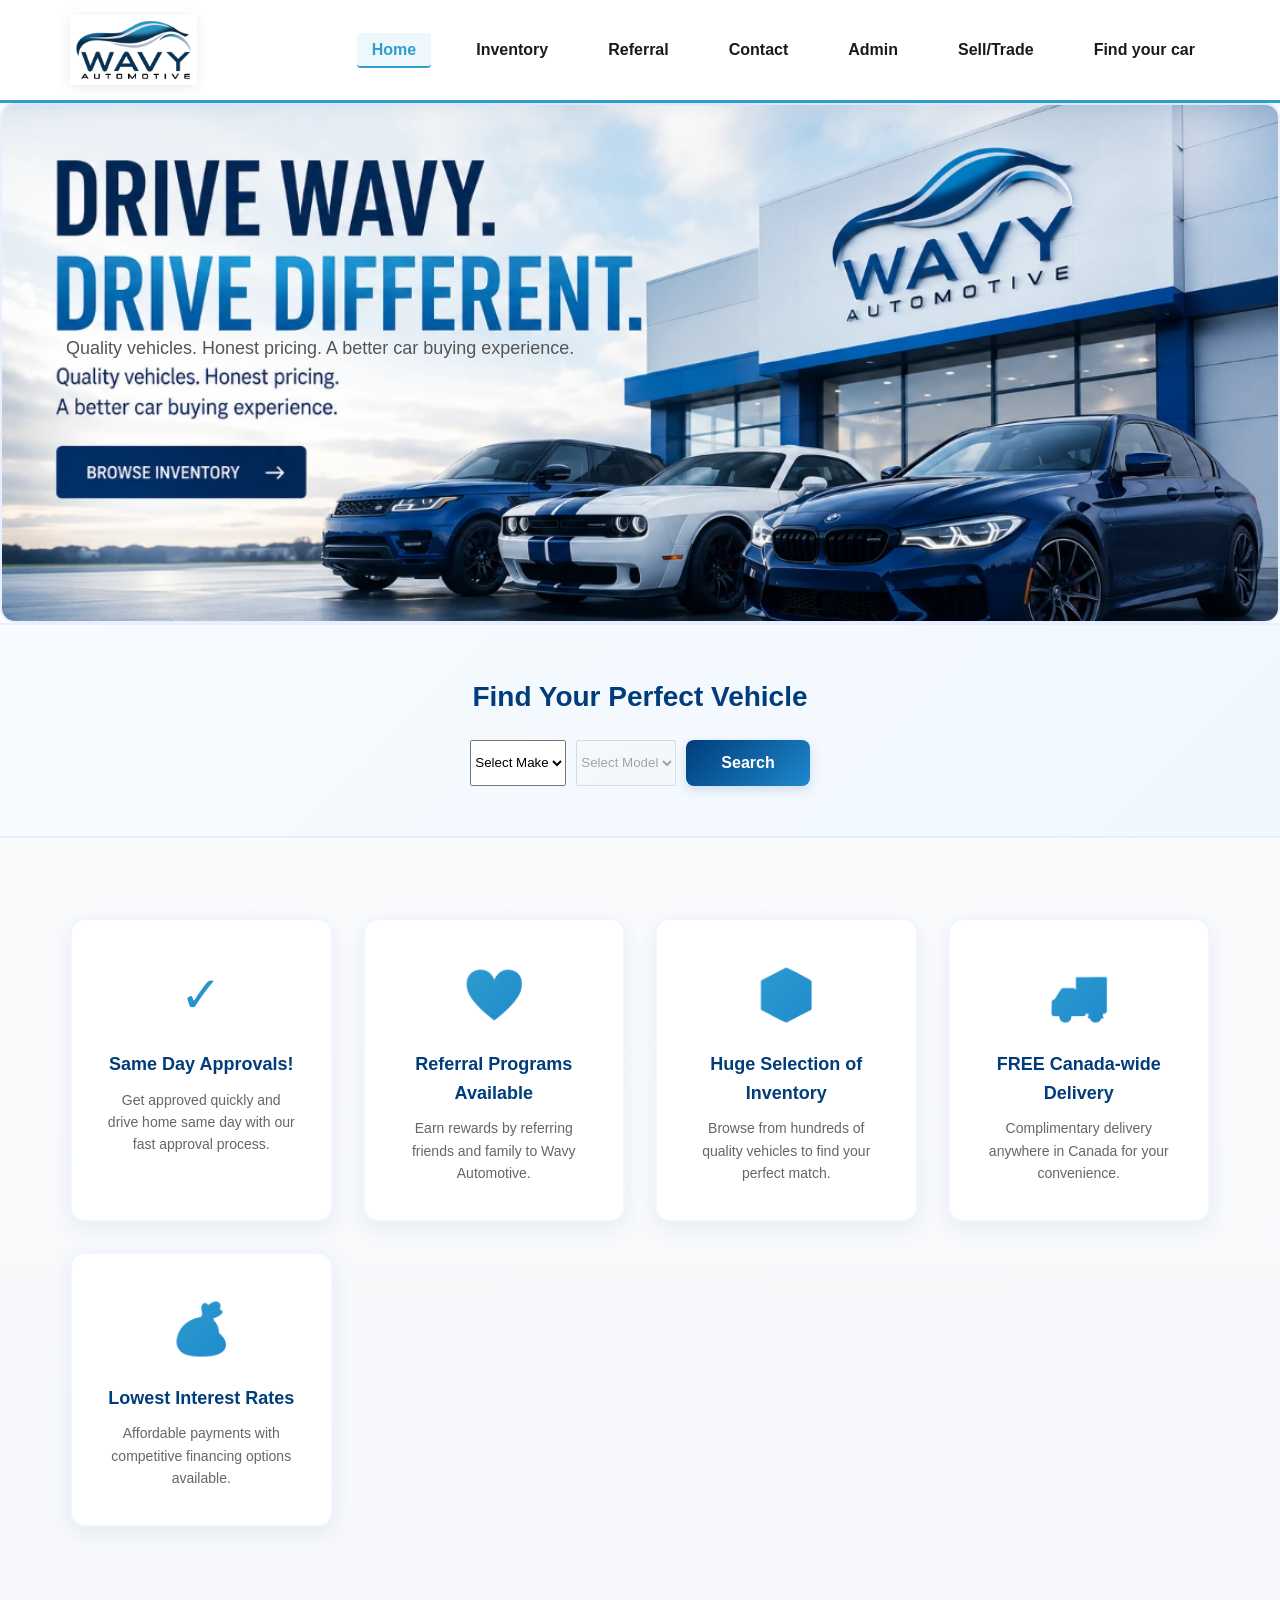
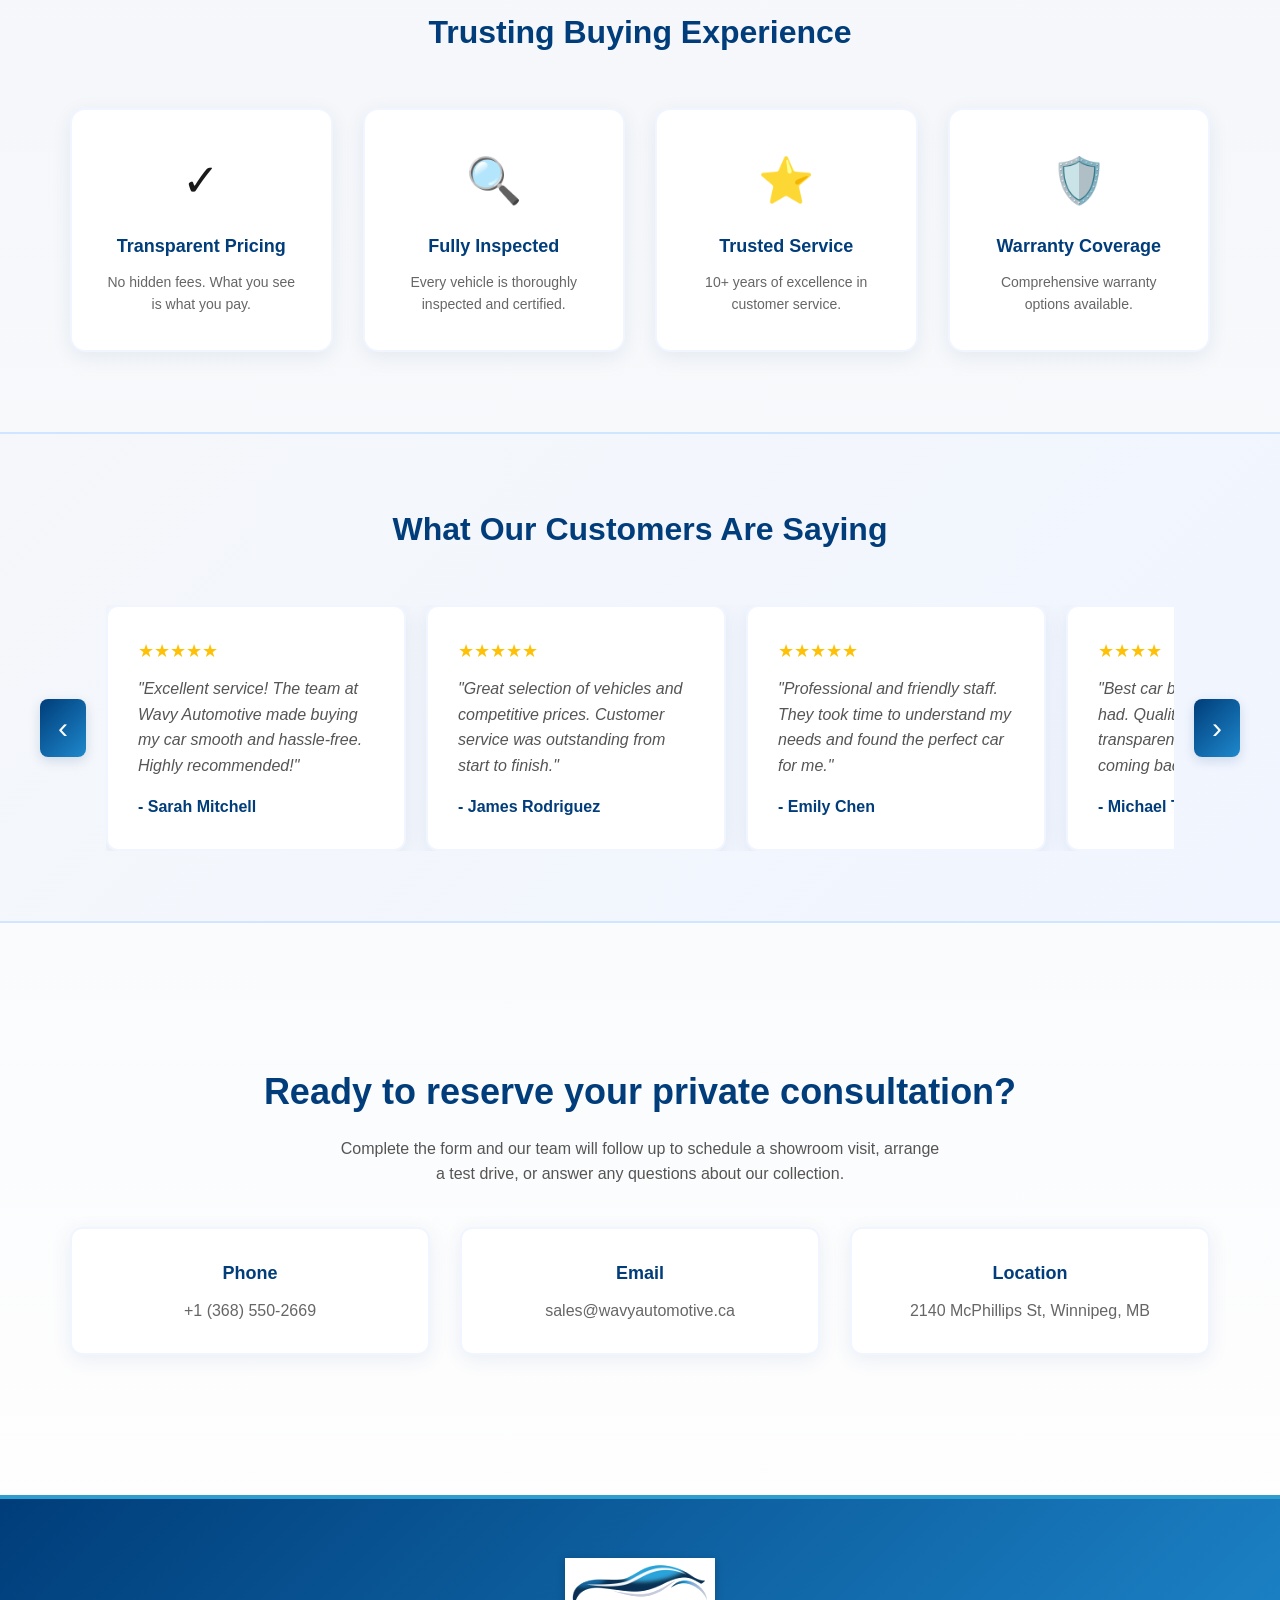
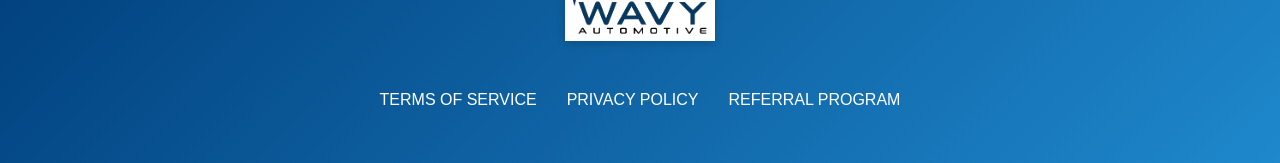
==== index.html @ b5663387 "Search: make/model selects; hero clickable to open inventory; require make first Co-authored-by: Cop" ====
﻿<!DOCTYPE html>
<html lang="en">
<head>
    <meta charset="UTF-8">
    <meta name="viewport" content="width=device-width, initial-scale=1.0">
    <title>Wavy Automotive Inc. - Quality Used Cars</title>
    <link rel="stylesheet" href="css/styles.css">
    <link rel="stylesheet" href="css/modals.css">
    <style>
    /* Hero styles (added by script) */
    .hero {
      position: relative;
      background: url("assets/hero-car.jpg") center/cover no-repeat;
      background-size: cover;
      color: #fff;
      min-height: 520px;
      display: flex;
      align-items: center;
      padding: 60px 5%;
      box-sizing: border-box;
      cursor: pointer;
    }
    .hero-content { max-width: 680px; }
    .hero-title { font-size: clamp(28px, 6vw, 64px); line-height:1.02; margin:0 0 10px; font-weight:700; letter-spacing:-1px; }
    .hero-sub { font-size:18px; margin-bottom:20px; color: rgba(255,255,255,0.95); }
    .hero-cta .btn { margin-right:12px; }
    @media (max-width:768px) { .hero { padding: 40px 20px; min-height: 420px; } .hero-title { font-size:36px; } }
    </style>
</head>
<body>
    <!-- Navigation Bar -->
    <nav class="navbar">
        <div class="nav-container">
            <div class="nav-brand">
                <img src="assets/logo.png" alt="Wavy Automotive Logo" class="logo">
                <div class="company-info">
                    <h1 class="company-name">Wavy Automotive Inc.</h1>
                    <p class="slogan">Ride The Wave of Quality</p>
                </div>
            </div>
            <ul class="nav-menu">
                <li><a href="#home" class="nav-link active">Home</a></li>
                <li><a href="#" class="nav-link" onclick="openInventory()">Inventory</a></li>
                <li><a href="#" class="nav-link" onclick="openReferralModal()">Referral</a></li>
                <li><a href="#contact" class="nav-link">Contact</a></li>
                <li><a href="#" class="nav-link" onclick="openAdminPanel()">Admin</a></li>
                <li><a href="#" class="nav-link" onclick="openSellTradeModal()">Sell/Trade</a></li>
                <li><a href="#" class="nav-link" onclick="openModal('findCarModal')">Find your car</a></li>
            </ul>
        </div>
    </nav>

    <!-- Hero Section -->
<section class="hero" id="home" onclick="openInventory()" role="button" tabindex="0">
    <div class="hero-content">
        <p class="hero-sub">Quality vehicles. Honest pricing. A better car buying experience.</p>
    </div>
</section>

    <!-- Find Car Modal -->
    <div id="findCarModal" class="modal">
        <div class="modal-content">
            <span class="close" onclick="closeModal('findCarModal')">&times;</span>
            <h2>Find My Car - Customer Details</h2>
            <form class="form" onsubmit="handleFormSubmit(event, 'findCar')">

                <h3>Personal Information</h3>
                <div class="form-row">
                    <div class="form-group">
                        <label for="findFirstName">First Name *</label>
                        <input type="text" id="findFirstName" name="firstName" required>
                    </div>
                    <div class="form-group">
                        <label for="findMiddleName">Middle Name</label>
                        <input type="text" id="findMiddleName" name="middleName">
                    </div>
                </div>
                <div class="form-row">
                    <div class="form-group">
                        <label for="findLastName">Last Name *</label>
                        <input type="text" id="findLastName" name="lastName" required>
                    </div>
                    <div class="form-group">
                        <label for="findPhone">Phone Number *</label>
                        <input type="tel" id="findPhone" name="phoneNumber" required>
                    </div>
                </div>
                <div class="form-row">
                    <div class="form-group">
                        <label for="findEmail">Email *</label>
                        <input type="email" id="findEmail" name="emailAddress" required>
                    </div>
                    <div class="form-group">
                        <label for="findDob">Date of Birth *</label>
                        <input type="date" id="findDob" name="dateOfBirth" required>
                    </div>
                </div>
                <div class="form-row">
                    <div class="form-group">
                        <label for="findGender">Gender</label>
                        <select id="findGender" name="gender">
                            <option value="">-- Please choose --</option>
                            <option value="male">Male</option>
                            <option value="female">Female</option>
                            <option value="other">Other</option>
                            <option value="prefer_not">Prefer not to say</option>
                        </select>
                    </div>
                    <div class="form-group">
                        <label for="findMaritalStatus">Marital Status</label>
                        <select id="findMaritalStatus" name="maritalStatus">
                            <option value="">-- Please choose --</option>
                            <option value="single">Single</option>
                            <option value="married">Married</option>
                            <option value="common_law">Common-law</option>
                            <option value="divorced">Divorced</option>
                            <option value="widowed">Widowed</option>
                        </select>
                    </div>
                </div>

                <h3>Current Address</h3>
                <div class="form-group">
                    <label for="findAddress">Current Address *</label>
                    <input type="text" id="findAddress" name="currentAddress" required>
                </div>

                <h3>Employment</h3>
                <div class="form-row">
                    <div class="form-group">
                        <label for="findEmployer">Employer Name *</label>
                        <input type="text" id="findEmployer" name="employerName" required>
                    </div>
                    <div class="form-group">
                        <label for="findOccupation">Occupation *</label>
                        <input type="text" id="findOccupation" name="occupation" required>
                    </div>
                </div>
                <div class="form-group">
                    <label for="findEmployerAddress">Employer Address *</label>
                    <input type="text" id="findEmployerAddress" name="employerAddress" required>
                </div>

                <div class="form-row">
                    <div class="form-group">
                        <label for="findGrossIncome">Gross Income (Monthly) *</label>
                        <input type="number" id="findGrossIncome" name="grossIncomeMonthly" min="0" step="0.01" required>
                    </div>
                    <div class="form-group">
                        <label for="findContactPref">Preferred Contact Method</label>
                        <select id="findContactPref" name="contactPreference">
                            <option value="">-- Please choose --</option>
                            <option value="phone">Phone</option>
                            <option value="email">Email</option>
                        </select>
                    </div>
                </div>

                <button type="submit" class="btn btn-submit">SUBMIT</button>
            </form>
        </div>
    </div>

    <!-- Search Bar Section -->
    <section class="search-section">
        <div class="search-container">
            <h3>Find Your Perfect Vehicle</h3>
            <div class="search-bar">
                <select id="searchMake" aria-label="Select make">
                    <option value="">Select Make</option>
                </select>
                <select id="searchModel" aria-label="Select model" disabled>
                    <option value="">Select Model</option>
                </select>
                <button class="btn btn-search" onclick="searchInventory()">Search</button>
            </div>
        </div>
    </section>

    <!-- Features Section -->
    <section class="features">
        <div class="feature-card" onclick="openApprovalsModal()">
            <div class="feature-icon">✓</div>
            <h3>Same Day Approvals!</h3>
            <p>Get approved quickly and drive home same day with our fast approval process.</p>
        </div>

        <div class="feature-card" onclick="openReferralModal()">
            <div class="feature-icon">💛</div>
            <h3>Referral Programs Available</h3>
            <p>Earn rewards by referring friends and family to Wavy Automotive.</p>
        </div>

        <div class="feature-card" onclick="openInventory()">
            <div class="feature-icon">📦</div>
            <h3>Huge Selection of Inventory</h3>
            <p>Browse from hundreds of quality vehicles to find your perfect match.</p>
        </div>

        <div class="feature-card" onclick="openDeliveryModal()">
            <div class="feature-icon">🚚</div>
            <h3>FREE Canada-wide Delivery</h3>
            <p>Complimentary delivery anywhere in Canada for your convenience.</p>
        </div>

        <div class="feature-card" onclick="openFinancingModal()">
            <div class="feature-icon">💰</div>
            <h3>Lowest Interest Rates</h3>
            <p>Affordable payments with competitive financing options available.</p>
        </div>
    </section>



    <!-- Buying Experience Section -->
    <section class="buying-experience">
        <h2>Trusting Buying Experience</h2>
        <div class="experience-cards">
            <div class="experience-card">
                <div class="experience-icon">✓</div>
                <h4>Transparent Pricing</h4>
                <p>No hidden fees. What you see is what you pay.</p>
            </div>
            <div class="experience-card">
                <div class="experience-icon">🔍</div>
                <h4>Fully Inspected</h4>
                <p>Every vehicle is thoroughly inspected and certified.</p>
            </div>
            <div class="experience-card">
                <div class="experience-icon">⭐</div>
                <h4>Trusted Service</h4>
                <p>10+ years of excellence in customer service.</p>
            </div>
            <div class="experience-card">
                <div class="experience-icon">🛡️</div>
                <h4>Warranty Coverage</h4>
                <p>Comprehensive warranty options available.</p>
            </div>
        </div>
    </section>

    <!-- Customer Reviews Section -->
    <section class="reviews">
        <h2>What Our Customers Are Saying</h2>
        <div class="reviews-carousel">
            <button class="carousel-btn prev" onclick="scrollReviews(-1)">&lsaquo;</button>
            <div class="reviews-container">
                <div class="review-card">
                    <div class="review-stars">★★★★★</div>
                    <p class="review-text">"Excellent service! The team at Wavy Automotive made buying my car smooth and hassle-free. Highly recommended!"</p>
                    <p class="review-author">- Sarah Mitchell</p>
                </div>
                <div class="review-card">
                    <div class="review-stars">★★★★★</div>
                    <p class="review-text">"Great selection of vehicles and competitive prices. Customer service was outstanding from start to finish."</p>
                    <p class="review-author">- James Rodriguez</p>
                </div>
                <div class="review-card">
                    <div class="review-stars">★★★★★</div>
                    <p class="review-text">"Professional and friendly staff. They took time to understand my needs and found the perfect car for me."</p>
                    <p class="review-author">- Emily Chen</p>
                </div>
                <div class="review-card">
                    <div class="review-stars">★★★★</div>
                    <p class="review-text">"Best car buying experience I've had. Quality vehicles and transparent pricing. Definitely coming back!"</p>
                    <p class="review-author">- Michael Torres</p>
                </div>
                <div class="review-card">
                    <div class="review-stars">★★★★★</div>
                    <p class="review-text">"Fast approval process and great financing options. The team went above and beyond to help."</p>
                    <p class="review-author">- Jennifer Park</p>
                </div>
                <div class="review-card">
                    <div class="review-stars">★★★★★</div>
                    <p class="review-text">"Amazing experience from beginning to end. Would highly recommend Wavy Automotive to anyone!"</p>
                    <p class="review-author">- David Martinez</p>
                </div>
                <div class="review-card">
                    <div class="review-stars">★★★★★</div>
                    <p class="review-text">"Incredible service and selection. Found exactly what I was looking for at a great price."</p>
                    <p class="review-author">- Lisa Anderson</p>
                </div>
                <div class="review-card">
                    <div class="review-stars">★★★★★</div>
                    <p class="review-text">"Professional, courteous, and very helpful. This is how car buying should be!"</p>
                    <p class="review-author">- Robert Zhang</p>
                </div>
                <div class="review-card">
                    <div class="review-stars">★★★★★</div>
                    <p class="review-text">"Delivered my car on time, everything as promised. Top-notch service!"</p>
                    <p class="review-author">- Amanda Davis</p>
                </div>
                <div class="review-card">
                    <div class="review-stars">★★★★★</div>
                    <p class="review-text">"Best dealership I've ever worked with. Highly professional and customer-focused."</p>
                    <p class="review-author">- Christopher Brown</p>
                </div>
            </div>
            <button class="carousel-btn next" onclick="scrollReviews(1)">&rsaquo;</button>
        </div>
    </section>

    <!-- Contact Section -->
    <section class="contact" id="contact">
        <h2>Ready to reserve your private consultation?</h2>
        <p>Complete the form and our team will follow up to schedule a showroom visit, arrange a test drive, or answer any questions about our collection.</p>
        <div class="contact-info">
            <div class="contact-item">
                <h4>Phone</h4>
                <p>+1 (368) 550-2669</p>
            </div>
            <div class="contact-item">
                <h4>Email</h4>
                <p>sales@wavyautomotive.ca</p>
            </div>
            <div class="contact-item">
                <h4>Location</h4>
                <p>2140 McPhillips St, Winnipeg, MB</p>
            </div>
        </div>
    </section>

    <!-- Footer -->
    <footer class="footer">
        <div class="footer-content">
            <div class="footer-logo">
                <img src="assets/logo.png" alt="Wavy Automotive Logo" class="footer-logo-img">
            </div>
            <div class="footer-links">
                <a href="#" onclick="openTermsModal()">TERMS OF SERVICE</a>
                <a href="#" onclick="openPrivacyModal()">PRIVACY POLICY</a>
                <a href="#" onclick="openReferralModal()">REFERRAL PROGRAM</a>
            </div>
        </div>
    </footer>

    <!-- MODALS -->

    <!-- Same Day Approvals Modal -->
    <div id="approvalsModal" class="modal">
        <div class="modal-content">
            <span class="close" onclick="closeModal('approvalsModal')">&times;</span>
            <h2>Get a Same Day Credit Check & Approval</h2>
            <form class="form" onsubmit="handleFormSubmit(event, 'approvals')">
                
                <!-- Personal Information -->
                <h3 style="border-top: 2px solid #0099cc; padding-top: 15px; margin-top: 20px;">Personal Information</h3>
                <div class="form-row">
                    <div class="form-group">
                        <label for="appFullName">Full Name *</label>
                        <input type="text" id="appFullName" name="fullName" required>
                    </div>
                    <div class="form-group">
                        <label for="appEmail">Email Address *</label>
                        <input type="email" id="appEmail" name="email" required>
                    </div>
                </div>
                <div class="form-row">
                    <div class="form-group">
                        <label for="appPhone">Phone Number *</label>
                        <input type="tel" id="appPhone" name="phone" required>
                    </div>
                    <div class="form-group">
                        <label for="appBirthday">Birthday *</label>
                        <input type="date" id="appBirthday" name="birthday" required>
                    </div>
                </div>

                <!-- Address Information -->
                <h3>Address Information</h3>
                <div class="form-group">
                    <label for="appAddress">Address *</label>
                    <input type="text" id="appAddress" name="address" required>
                </div>
                <div class="form-row">
                    <div class="form-group">
                        <label for="appCity">City *</label>
                        <input type="text" id="appCity" name="city" required>
                    </div>
                    <div class="form-group">
                        <label for="appPostalCode">Postal Code *</label>
                        <input type="text" id="appPostalCode" name="postalCode" required>
                    </div>
                </div>

                <!-- Vehicle Preference -->
                <h3>Vehicle Preference</h3>
                <div class="form-row">
                    <div class="form-group">
                        <label for="appVehicleType">Vehicle Type *</label>
                        <select id="appVehicleType" name="vehicleType" required>
                            <option value="">-- Please choose --</option>
                            <option value="sedan">Sedan</option>
                            <option value="suv">SUV</option>
                            <option value="truck">Truck</option>
                            <option value="van">Van</option>
                            <option value="hatchback">Hatchback</option>
                            <option value="coupe">Coupe</option>
                            <option value="convertible">Convertible</option>
                        </select>
                    </div>
                    <div class="form-group">
                        <label for="appBudget">Monthly Budget ($) *</label>
                        <input type="number" id="appBudget" name="monthlyBudget" min="0" step="100" required>
                    </div>
                </div>

                <!-- Employment Information -->
                <h3>Employment Information</h3>
                <div class="form-row">
                    <div class="form-group">
                        <label for="appEmploymentStatus">Employment Status *</label>
                        <select id="appEmploymentStatus" name="employmentStatus" required>
                            <option value="">-- Please choose --</option>
                            <option value="employed">Employed</option>
                            <option value="self-employed">Self-Employed</option>
                            <option value="retired">Retired</option>
                            <option value="student">Student</option>
                            <option value="unemployed">Unemployed</option>
                            <option value="other">Other</option>
                        </select>
                    </div>
                    <div class="form-group">
                        <label for="appOccupation">Occupation *</label>
                        <input type="text" id="appOccupation" name="occupation" required>
                    </div>
                </div>
                <div class="form-row">
                    <div class="form-group">
                        <label for="appEmployer">Employer *</label>
                        <input type="text" id="appEmployer" name="employer" required>
                    </div>
                    <div class="form-group">
                        <label for="appIncome">Monthly Income ($) *</label>
                        <input type="number" id="appIncome" name="monthlyIncome" min="0" step="100" required>
                    </div>
                </div>
                <div class="form-group">
                    <label for="appEmploymentDuration">Employment Duration (Months) *</label>
                    <input type="number" id="appEmploymentDuration" name="employmentDuration" min="0" step="1" required>
                </div>

                <!-- Housing Information -->
                <h3>Housing Information</h3>
                <div class="form-row">
                    <div class="form-group">
                        <label for="appHousingStatus">Housing Status *</label>
                        <select id="appHousingStatus" name="housingStatus" required>
                            <option value="">-- Please choose --</option>
                            <option value="own">Own</option>
                            <option value="rent">Rent</option>
                            <option value="other">Other</option>
                        </select>
                    </div>
                    <div class="form-group">
                        <label for="appHousingDuration">Housing Duration (Months) *</label>
                        <input type="number" id="appHousingDuration" name="housingDuration" min="0" step="1" required>
                    </div>
                </div>

                <button type="submit" class="btn btn-submit">SUBMIT INFORMATION</button>
            </form>
        </div>
    </div>

    <!-- Referral Program Modal -->
    <div id="referralModal" class="modal">
        <div class="modal-content">
            <span class="close" onclick="closeModal('referralModal')">&times;</span>
            <h2>Referral Program</h2>
            <p class="modal-description">Our referral program is our way of thanking loyal customers for helping our business grow. When you refer someone to us and they purchase a vehicle, you'll receive $500 â€” it's that easy!</p>
            <p class="modal-description">We truly value our customers and believe they are our strongest supporters, which is why we're proud to offer this rewarding opportunity. If you know anyone searching for a new or pre-owned vehicle, send them our way. They'll enjoy outstanding customer service and flexible financing options, and you'll earn $500 for every successful vehicle purchase.</p>
            <p class="modal-description"><strong>Thank you for your continued trust, support, and referrals!</strong></p>
            
            <form class="form" onsubmit="handleFormSubmit(event, 'referral')">
                <h3>YOUR INFORMATION</h3>
                <div class="form-row">
                    <div class="form-group">
                        <label for="refFirstName">First Name *</label>
                        <input type="text" id="refFirstName" name="refFirstName" required>
                    </div>
                    <div class="form-group">
                        <label for="refLastName">Last Name *</label>
                        <input type="text" id="refLastName" name="refLastName" required>
                    </div>
                </div>
                <div class="form-row">
                    <div class="form-group">
                        <label for="refPhone">Phone *</label>
                        <input type="tel" id="refPhone" name="refPhone" required>
                    </div>
                    <div class="form-group">
                        <label for="refEmail">Email *</label>
                        <input type="email" id="refEmail" name="refEmail" required>
                    </div>
                </div>

                <h3>REFERRALS INFORMATION</h3>
                <div class="form-row">
                    <div class="form-group">
                        <label for="refRefFirstName">First Name *</label>
                        <input type="text" id="refRefFirstName" name="refRefFirstName" required>
                    </div>
                    <div class="form-group">
                        <label for="refRefLastName">Last Name *</label>
                        <input type="text" id="refRefLastName" name="refRefLastName" required>
                    </div>
                </div>
                <div class="form-row">
                    <div class="form-group">
                        <label for="refRefPhone">Phone *</label>
                        <input type="tel" id="refRefPhone" name="refRefPhone" required>
                    </div>
                    <div class="form-group">
                        <label for="refRefEmail">Email *</label>
                        <input type="email" id="refRefEmail" name="refRefEmail" required>
                    </div>
                </div>
                <div class="form-row">
                    <div class="form-group">
                        <label for="relationship">Relationship *</label>
                        <select id="relationship" name="relationship" required>
                            <option value="">-- Please choose an option --</option>
                            <option value="friend">Friend</option>
                            <option value="family">Family</option>
                            <option value="colleague">Colleague</option>
                            <option value="other">Other</option>
                        </select>
                    </div>
                    <div class="form-group">
                        <label for="lookingFor">What are they looking for *</label>
                        <select id="lookingFor" name="lookingFor" required>
                            <option value="">-- Please choose an option --</option>
                            <option value="sedan">Sedan</option>
                            <option value="suv">SUV</option>
                            <option value="truck">Truck</option>
                            <option value="van">Van</option>
                        </select>
                    </div>
                </div>

                <button type="submit" class="btn btn-submit">SUBMIT</button>
            </form>
        </div>
    </div>

    <!-- Free Delivery Modal -->
    <div id="deliveryModal" class="modal">
        <div class="modal-content">
            <span class="close" onclick="closeModal('deliveryModal')">&times;</span>
            <h2>FREE Canada-wide Delivery</h2>
            <form class="form" onsubmit="handleFormSubmit(event, 'delivery')">
                <div class="form-group">
                    <label for="delFullName">Full Name *</label>
                    <input type="text" id="delFullName" name="delFullName" required>
                </div>
                <div class="form-row">
                    <div class="form-group">
                        <label for="delStreetAddress">Street Address *</label>
                        <input type="text" id="delStreetAddress" name="delStreetAddress" required>
                    </div>
                    <div class="form-group">
                        <label for="delCity">City *</label>
                        <input type="text" id="delCity" name="delCity" required>
                    </div>
                </div>
                <div class="form-group">
                    <label for="delPostalCode">Postal Code *</label>
                    <input type="text" id="delPostalCode" name="delPostalCode" required>
                </div>
                <div class="form-row">
                    <div class="form-group">
                        <label for="delPhoneNumber">Phone Number *</label>
                        <input type="tel" id="delPhoneNumber" name="delPhoneNumber" required>
                    </div>
                    <div class="form-group">
                        <label for="delEmailAddress">Email Address *</label>
                        <input type="email" id="delEmailAddress" name="delEmailAddress" required>
                    </div>
                </div>
                <div class="form-group">
                    <label for="delVehicleType">Vehicle Type *</label>
                    <select id="delVehicleType" name="delVehicleType" required>
                        <option value="">-- Please choose --</option>
                        <option value="sedan">Sedan</option>
                        <option value="suv">SUV</option>
                        <option value="truck">Truck</option>
                        <option value="van">Van</option>
                        <option value="hatchback">Hatchback</option>
                    </select>
                </div>
                <button type="submit" class="btn btn-submit">SUBMIT</button>
            </form>
        </div>
    </div>

    <!-- Financing Modal -->
    <div id="financingModal" class="modal">
        <div class="modal-content">
            <span class="close" onclick="closeModal('financingModal')">&times;</span>
            <h2>We Partner With All Major Financial Institutions</h2>
            <p class="modal-description">At Wavy Automotive, we partner with all major financial institutions to give you more financing options and better flexibility. Our wide network allows us to shop around on your behalf and secure the most competitive rates available â€” helping you drive away with a payment plan that fits your budget perfectly.</p>
            
            <div class="banks-grid-modal">
                <div class="bank-card" onclick="openBankFinancingForm('TD')">
                    <div class="bank-icon">ðŸ¦</div>
                    <h4>TD</h4>
                </div>
                <div class="bank-card" onclick="openBankFinancingForm('RBC')">
                    <div class="bank-icon">ðŸ¦</div>
                    <h4>RBC</h4>
                </div>
                <div class="bank-card" onclick="openBankFinancingForm('CIBC')">
                    <div class="bank-icon">ðŸ¦</div>
                    <h4>CIBC</h4>
                </div>
                <div class="bank-card" onclick="openBankFinancingForm('Quantifi')">
                    <div class="bank-icon">ðŸ¦</div>
                    <h4>Quantifi</h4>
                </div>
                <div class="bank-card" onclick="openBankFinancingForm('Rifco')">
                    <div class="bank-icon">ðŸ¦</div>
                    <h4>Rifco</h4>
                </div>
                <div class="bank-card" onclick="openBankFinancingForm('Eden Park')">
                    <div class="bank-icon">ðŸ¦</div>
                    <h4>Eden Park Inc.</h4>
                </div>
                <div class="bank-card" onclick="openBankFinancingForm('NBC')">
                    <div class="bank-icon">ðŸ¦</div>
                    <h4>National Bank of Canada</h4>
                </div>
                <div class="bank-card" onclick="openBankFinancingForm('Santander')">
                    <div class="bank-icon">ðŸ¦</div>
                    <h4>Santander Consumer Inc.</h4>
                </div>
            </div>
        </div>
    </div>

    <!-- Sell/Trade Modal -->
    <div id="sellTradeModal" class="modal">
        <div class="modal-content">
            <span class="close" onclick="closeModal('sellTradeModal')">&times;</span>
            <h2>Sell or Trade Your Vehicle</h2>
            <form class="form" onsubmit="handleFormSubmit(event, 'selltrade')">
                <div class="form-group">
                    <label for="stFullName">Full Name *</label>
                    <input type="text" id="stFullName" name="stFullName" required>
                </div>
                <div class="form-group">
                    <label for="stPhoneNumber">Phone Number *</label>
                    <input type="tel" id="stPhoneNumber" name="stPhoneNumber" required>
                </div>
                <div class="form-group">
                    <label for="stEmail">Email Address *</label>
                    <input type="email" id="stEmail" name="stEmail" required>
                </div>
                <div class="form-group">
                    <label for="stVehicleMake">Vehicle Make *</label>
                    <input type="text" id="stVehicleMake" name="stVehicleMake" required>
                </div>
                <div class="form-group">
                    <label for="stVehicleModel">Vehicle Model *</label>
                    <input type="text" id="stVehicleModel" name="stVehicleModel" required>
                </div>
                <div class="form-group">
                    <label for="stVehicleYear">Vehicle Year *</label>
                    <input type="number" id="stVehicleYear" name="stVehicleYear" min="1990" max="2099" required>
                </div>
                <div class="form-group">
                    <label for="stVehicleMileage">Vehicle Mileage *</label>
                    <input type="number" id="stVehicleMileage" name="stVehicleMileage" required>
                </div>
                <div class="form-group">
                    <label for="stNotes">Additional Notes</label>
                    <textarea id="stNotes" name="stNotes" rows="4"></textarea>
                </div>
                <button type="submit" class="btn btn-submit">SUBMIT</button>
            </form>
        </div>
    </div>

    <!-- Terms of Service Modal -->
    <div id="termsModal" class="modal">
        <div class="modal-content">
            <span class="close" onclick="closeModal('termsModal')">&times;</span>
            <h2>Terms of Service</h2>
            <div class="modal-body">
                <p>These Terms of Service ("Terms") govern your use of the Wavy Automotive website and services. By accessing and using this website, you accept and agree to be bound by and abide by the terms and provision of this agreement.</p>
                <h3>Use License</h3>
                <p>Permission is granted to temporarily download one copy of the materials (information or software) on Wavy Automotive's website for personal, non-commercial transitory viewing only. This is the grant of a license, not a transfer of title, and under this license you may not:</p>
                <ul>
                    <li>Modify or copy the materials</li>
                    <li>Use the materials for any commercial purpose or for any public display</li>
                    <li>Attempt to decompile or reverse engineer any software contained on Wavy Automotive's website</li>
                    <li>Remove any copyright or other proprietary notations from the materials</li>
                </ul>
                <p>This license shall automatically terminate if you violate any of these restrictions and may be terminated by Wavy Automotive at any time.</p>
            </div>
        </div>
    </div>

    <!-- Privacy Policy Modal -->
    <div id="privacyModal" class="modal">
        <div class="modal-content">
            <span class="close" onclick="closeModal('privacyModal')">&times;</span>
            <h2>Privacy Policy</h2>
            <div class="modal-body">
                <p>Wavy Automotive is committed to protecting your privacy. This Privacy Policy explains how we collect, use, disclose, and safeguard your information when you visit our website.</p>
                <h3>Information We Collect</h3>
                <p>We may collect information about you in a variety of ways. The information we may collect on the Site includes:</p>
                <ul>
                    <li><strong>Personal Data:</strong> Name, email address, phone number, and other information you voluntarily provide when completing forms.</li>
                    <li><strong>Vehicle Information:</strong> Information about vehicles you are interested in or have purchased.</li>
                    <li><strong>Usage Data:</strong> Information about how you interact with our website, including IP addresses and page views.</li>
                </ul>
                <h3>Use of Your Information</h3>
                <p>Having accurate information about you permits us to provide you with a smooth, efficient, and customized experience. Specifically, we may use information collected about you via the Site to:</p>
                <ul>
                    <li>Generate a personal profile about you so that future visits to the Site will be personalized</li>
                    <li>Process your transactions and send related information</li>
                    <li>Follow up with you regarding your inquiry or purchase</li>
                </ul>
            </div>
        </div>
    </div>

    <script src="js/script.js"></script>
</body>
</html>
---- css/styles.css ----
/* General Styles */
* {
    margin: 0;
    padding: 0;
    box-sizing: border-box;
}

body {
    font-family: 'Segoe UI', Tahoma, Geneva, Verdana, sans-serif;
    line-height: 1.6;
    color: #1a1a1a;
    background-color: #ffffff;
    background-image: linear-gradient(to bottom, #ffffff 0%, #f5f7fa 50%, #ffffff 100%);
}

a {
    text-decoration: none;
    color: inherit;
}

/* Navigation Bar */
.navbar {
    background-color: #ffffff;
    box-shadow: 0 4px 15px rgba(0, 61, 122, 0.08);
    position: sticky;
    top: 0;
    z-index: 100;
    border-bottom: 3px solid #2E9ECF;
}

.nav-container {
    max-width: 1200px;
    margin: 0 auto;
    display: flex;
    justify-content: space-between;
    align-items: center;
    padding: 15px 30px;
}

.nav-brand {
    display: flex;
    align-items: center;
    gap: 20px;
}

.logo {
    height: 70px;
    width: auto;
    object-fit: contain;
    max-width: 280px;
    filter: drop-shadow(0 2px 6px rgba(0, 61, 122, 0.1));
    transition: transform 0.3s ease, filter 0.3s ease;
    cursor: pointer;
}

.logo:hover {
    transform: scale(1.08);
    filter: drop-shadow(0 6px 15px rgba(46, 158, 207, 0.3));
}

.company-info h1 {
    font-size: 24px;
    color: #00d4ff;
    margin: 0;
    display: none;
}

.slogan {
    font-size: 12px;
    color: #ffcc00;
    margin: 0;
    display: none;
}

.nav-menu {
    list-style: none;
    display: flex;
    gap: 30px;
}

.nav-link {
    color: #1a1a1a;
    font-weight: 600;
    cursor: pointer;
    transition: color 0.3s ease, background-color 0.3s ease, border-bottom 0.3s ease;
    padding: 8px 15px;
    border-radius: 4px;
    border-bottom: 2px solid transparent;
}

.nav-link:hover,
.nav-link.active {
    color: #2E9ECF;
    background-color: rgba(46, 158, 207, 0.08);
    border-bottom: 2px solid #2E9ECF;
}

/* Hero Section */
.hero {
    background: linear-gradient(135deg, #ffffff 0%, #f8fbff 50%, #ffffff 100%);
    padding: 80px 30px;
    display: flex;
    justify-content: space-between;
    align-items: center;
    max-width: 1400px;
    margin: 0 auto;
    border-radius: 15px;
    gap: 40px;
    border: 2px solid #e8f0ff;
}

.hero-content {
    flex: 1;
}

.hero-content h2 {
    font-size: 48px;
    font-weight: 900;
    color: #003D7A;
    margin-bottom: 15px;
    text-shadow: 0 2px 4px rgba(46, 158, 207, 0.1);
}

.hero-content p {
    font-size: 18px;
    color: #555555;
    margin-bottom: 30px;
    font-weight: 500;
}

.hero-image {
    flex: 1;
    text-align: center;
}

.hero-image img {
    max-width: 100%;
    height: auto;
    border-radius: 10px;
}

/* Featured Car Image */
.featured-car-image {
    width: 100%;
    max-width: 600px;
    height: auto;
    max-height: 500px;
    object-fit: cover;
    border-radius: 20px;
    box-shadow: 0 15px 40px rgba(0, 61, 122, 0.2);
    display: block;
    margin: 0 auto;
    transition: transform 0.4s cubic-bezier(0.34, 1.56, 0.64, 1), box-shadow 0.4s ease;
    cursor: pointer;
    border: 3px solid #ffffff;
}

.featured-car-image:hover {
    transform: scale(1.08) translateY(-5px);
    box-shadow: 0 25px 50px rgba(46, 158, 207, 0.35);
}

/* Search Section */
.search-section {
    background: linear-gradient(135deg, #f8fbff 0%, #f0f8ff 100%);
    padding: 50px 30px;
    text-align: center;
    border-top: 2px solid #e8f0ff;
    border-bottom: 2px solid #e8f0ff;
}

.search-container {
    max-width: 800px;
    margin: 0 auto;
}

.search-container h3 {
    font-size: 28px;
    color: #003D7A;
    margin-bottom: 20px;
    font-weight: 700;
}

.search-bar {
    display: flex;
    gap: 10px;
    flex-wrap: wrap;
    justify-content: center;
}

.search-bar input {
    padding: 13px 20px;
    border: 2px solid #d0dce8;
    border-radius: 8px;
    font-size: 14px;
    flex: 1;
    min-width: 200px;
    background-color: #ffffff;
    color: #1a1a1a;
    font-weight: 500;
    transition: border-color 0.3s ease, box-shadow 0.3s ease;
}

.search-bar input:focus {
    outline: none;
    border-color: #2E9ECF;
    box-shadow: 0 0 0 3px rgba(46, 158, 207, 0.1);
}

.btn-search {
    padding: 13px 40px;
    background: linear-gradient(135deg, #003D7A 0%, #1E88CC 100%);
    color: white;
    border: none;
    border-radius: 8px;
    cursor: pointer;
    font-weight: 700;
    transition: all 0.3s ease;
    box-shadow: 0 4px 12px rgba(0, 61, 122, 0.2);
}

.btn-search:hover {
    background: linear-gradient(135deg, #2E9ECF 0%, #003D7A 100%);
    transform: translateY(-2px);
    box-shadow: 0 6px 20px rgba(46, 158, 207, 0.3);
}

/* Buttons */
.btn {
    padding: 14px 35px;
    border: none;
    border-radius: 8px;
    cursor: pointer;
    font-weight: 700;
    transition: all 0.3s cubic-bezier(0.34, 1.56, 0.64, 1);
    font-size: 16px;
    box-shadow: 0 4px 12px rgba(0, 61, 122, 0.15);
}

.btn-primary {
    background: linear-gradient(135deg, #2E9ECF 0%, #1E88CC 100%);
    color: #ffffff;
}

.btn-primary:hover {
    background: linear-gradient(135deg, #003D7A 0%, #2E9ECF 100%);
    transform: translateY(-3px);
    box-shadow: 0 8px 20px rgba(46, 158, 207, 0.35);
}

.btn-submit {
    background: linear-gradient(135deg, #003D7A 0%, #1E88CC 100%);
    color: white;
    width: 100%;
    padding: 15px;
    font-size: 16px;
}

.btn-submit:hover {
    background: linear-gradient(135deg, #2E9ECF 0%, #003D7A 100%);
    box-shadow: 0 6px 18px rgba(46, 158, 207, 0.3);
}

/* Features Section */
.features {
    max-width: 1200px;
    margin: 80px auto;
    padding: 0 30px;
    display: grid;
    grid-template-columns: repeat(auto-fit, minmax(250px, 1fr));
    gap: 30px;
}

.feature-card {
    background: #ffffff;
    padding: 35px;
    border-radius: 15px;
    box-shadow: 0 5px 20px rgba(0, 61, 122, 0.08);
    text-align: center;
    cursor: pointer;
    transition: all 0.4s cubic-bezier(0.34, 1.56, 0.64, 1);
    border: 2px solid #f0f5ff;
}

.feature-card:hover {
    transform: translateY(-12px) scale(1.02);
    box-shadow: 0 20px 40px rgba(46, 158, 207, 0.2);
    border-color: #2E9ECF;
}

.feature-icon {
    font-size: 50px;
    margin-bottom: 15px;
    display: inline-block;
    background: linear-gradient(135deg, #2E9ECF 0%, #1E88CC 100%);
    -webkit-background-clip: text;
    -webkit-text-fill-color: transparent;
    background-clip: text;
}

.feature-card h3 {
    font-size: 18px;
    color: #003D7A;
    margin-bottom: 10px;
    font-weight: 700;
}

.feature-card p {
    font-size: 14px;
    color: #666666;
    line-height: 1.6;
}

/* Financing Section */
.financing-section {
    background: linear-gradient(135deg, #f8fbff 0%, #eef7ff 100%);
    padding: 70px 30px;
    text-align: center;
    border-top: 2px solid #d0e5ff;
    border-bottom: 2px solid #d0e5ff;
}

.financing-section h2 {
    font-size: 32px;
    color: #003D7A;
    margin-bottom: 15px;
    font-weight: 800;
}

.financing-section > p {
    max-width: 800px;
    margin: 0 auto 40px;
    color: #555555;
    line-height: 1.8;
    font-weight: 500;
}

.banks-grid {
    max-width: 1200px;
    margin: 0 auto;
    display: grid;
    grid-template-columns: repeat(auto-fit, minmax(150px, 1fr));
    gap: 20px;
}

.bank-card {
    background: white;
    padding: 30px;
    border-radius: 12px;
    text-align: center;
    cursor: pointer;
    transition: all 0.4s cubic-bezier(0.34, 1.56, 0.64, 1);
    box-shadow: 0 4px 15px rgba(0, 61, 122, 0.08);
    border: 2px solid #f0f5ff;
}

.bank-card:hover {
    transform: translateY(-10px) scale(1.05);
    box-shadow: 0 15px 35px rgba(46, 158, 207, 0.2);
    border-color: #2E9ECF;
}

.bank-icon {
    font-size: 45px;
    margin-bottom: 15px;
}

.bank-card h4 {
    font-size: 16px;
    color: #003D7A;
    font-weight: 700;
}

/* Buying Experience Section */
.buying-experience {
    max-width: 1200px;
    margin: 80px auto;
    padding: 0 30px;
}

.buying-experience h2 {
    text-align: center;
    font-size: 32px;
    color: #003D7A;
    margin-bottom: 50px;
    font-weight: 800;
}

.experience-cards {
    display: grid;
    grid-template-columns: repeat(auto-fit, minmax(250px, 1fr));
    gap: 30px;
}

.experience-card {
    background: #ffffff;
    padding: 35px;
    border-radius: 15px;
    text-align: center;
    box-shadow: 0 5px 20px rgba(0, 61, 122, 0.08);
    border: 2px solid #f0f5ff;
    transition: all 0.4s cubic-bezier(0.34, 1.56, 0.64, 1);
}

.experience-card:hover {
    transform: translateY(-10px) scale(1.02);
    box-shadow: 0 18px 40px rgba(46, 158, 207, 0.2);
    border-color: #2E9ECF;
}

.experience-icon {
    font-size: 45px;
    margin-bottom: 15px;
    display: inline-block;
}

.experience-card h4 {
    font-size: 18px;
    color: #003D7A;
    margin-bottom: 10px;
    font-weight: 700;
}

.experience-card p {
    color: #666666;
    font-size: 14px;
    line-height: 1.6;
}

/* Reviews Section */
.reviews {
    background: linear-gradient(135deg, #f5f7fa 0%, #f0f5ff 100%);
    padding: 70px 30px;
    border-top: 2px solid #d0e5ff;
    border-bottom: 2px solid #d0e5ff;
}

.reviews h2 {
    text-align: center;
    font-size: 32px;
    color: #003D7A;
    margin-bottom: 50px;
    font-weight: 800;
}

.reviews-carousel {
    max-width: 1200px;
    margin: 0 auto;
    position: relative;
    display: flex;
    align-items: center;
    gap: 20px;
}

.carousel-btn {
    background: linear-gradient(135deg, #003D7A 0%, #1E88CC 100%);
    color: white;
    border: none;
    font-size: 30px;
    padding: 12px 18px;
    cursor: pointer;
    border-radius: 8px;
    transition: all 0.3s ease;
    box-shadow: 0 4px 12px rgba(0, 61, 122, 0.15);
}

.carousel-btn:hover {
    background: linear-gradient(135deg, #2E9ECF 0%, #003D7A 100%);
    transform: scale(1.1);
    box-shadow: 0 6px 18px rgba(46, 158, 207, 0.3);
}

.reviews-container {
    display: flex;
    overflow-x: auto;
    gap: 20px;
    scroll-behavior: smooth;
    flex: 1;
}

.review-card {
    background: #ffffff;
    padding: 30px;
    border-radius: 12px;
    min-width: 300px;
    box-shadow: 0 5px 20px rgba(0, 61, 122, 0.08);
    border: 2px solid #f0f5ff;
    transition: all 0.3s ease;
}

.review-card:hover {
    transform: translateY(-5px);
    box-shadow: 0 15px 35px rgba(46, 158, 207, 0.15);
}

.review-stars {
    color: #FFC107;
    font-size: 18px;
    margin-bottom: 10px;
}

.review-text {
    font-style: italic;
    color: #555555;
    margin-bottom: 15px;
    line-height: 1.6;
}

.review-author {
    font-weight: 700;
    color: #003D7A;
}

/* Contact Section */
.contact {
    max-width: 1200px;
    margin: 80px auto;
    padding: 60px 30px;
    text-align: center;
}

.contact h2 {
    font-size: 36px;
    color: #003D7A;
    margin-bottom: 15px;
    font-weight: 800;
}

.contact > p {
    font-size: 16px;
    color: #555555;
    margin-bottom: 40px;
    max-width: 600px;
    margin-left: auto;
    margin-right: auto;
}

.contact-info {
    display: grid;
    grid-template-columns: repeat(auto-fit, minmax(200px, 1fr));
    gap: 30px;
}

.contact-item {
    background: #ffffff;
    padding: 30px;
    border-radius: 12px;
    box-shadow: 0 5px 20px rgba(0, 61, 122, 0.08);
    border: 2px solid #f0f5ff;
    transition: all 0.4s cubic-bezier(0.34, 1.56, 0.64, 1);
}

.contact-item:hover {
    transform: translateY(-10px) scale(1.02);
    box-shadow: 0 18px 40px rgba(46, 158, 207, 0.2);
    border-color: #2E9ECF;
}

.contact-item h4 {
    font-size: 18px;
    color: #003D7A;
    margin-bottom: 10px;
    font-weight: 700;
}

.contact-item p {
    color: #666666;
    font-size: 16px;
}

/* Footer */
.footer {
    background: linear-gradient(135deg, #003D7A 0%, #1E88CC 100%);
    color: #ffffff;
    padding: 50px 30px;
    text-align: center;
    border-top: 4px solid #2E9ECF;
}

.footer-content {
    max-width: 1200px;
    margin: 0 auto;
    display: flex;
    justify-content: center;
    align-items: center;
    flex-direction: column;
    gap: 30px;
}

.footer-logo-img {
    height: 100px;
    width: auto;
    object-fit: contain;
    max-width: 150px;
    filter: brightness(1.1) drop-shadow(0 2px 4px rgba(0, 0, 0, 0.2));
}

.footer-links {
    display: flex;
    gap: 30px;
    justify-content: center;
    flex-wrap: wrap;
}

.footer-links a {
    color: #ffffff;
    font-weight: 500;
    transition: color 0.3s ease;
    cursor: pointer;
}

.footer-links a:hover {
    color: #2E9ECF;
}

/* Responsive Design */
@media (max-width: 768px) {
    .nav-container {
        flex-direction: column;
        gap: 15px;
        padding: 15px;
    }

    .nav-menu {
        flex-direction: column;
        gap: 10px;
        width: 100%;
    }

    .nav-link {
        display: block;
        padding: 10px 15px;
    }

    .hero {
        flex-direction: column;
        padding: 40px 20px;
    }

    .hero-content h2 {
        font-size: 32px;
    }

    .hero-content p {
        font-size: 14px;
    }

    .search-bar {
        flex-direction: column;
    }

    .search-bar input {
        min-width: auto;
    }

    .features {
        grid-template-columns: 1fr;
    }

    .banks-grid {
        grid-template-columns: repeat(auto-fit, minmax(120px, 1fr));
    }

    .reviews-carousel {
        flex-direction: column;
    }

    .carousel-btn {
        width: 100%;
    }

    .reviews-container {
        width: 100%;
    }

    .contact-info {
        grid-template-columns: 1fr;
    }

    .footer-links {
        flex-direction: column;
        gap: 15px;
    }

    .company-info h1 {
        font-size: 18px;
    }

    .slogan {
        font-size: 10px;
    }
}

@media (max-width: 480px) {
    .nav-brand {
        flex-direction: column;
        gap: 10px;
    }

    .logo {
        height: 60px;
        max-width: 100px;
    }

    .hero-content h2 {
        font-size: 24px;
    }

    .search-container h3 {
        font-size: 18px;
    }

    .buying-experience h2,
    .reviews h2,
    .financing-section h2 {
        font-size: 24px;
    }

    .contact h2 {
        font-size: 28px;
    }
}
---- css/modals.css ----
/* Modal Styles */
.modal {
    display: none;
    position: fixed;
    z-index: 1000;
    left: 0;
    top: 0;
    width: 100%;
    height: 100%;
    background-color: rgba(0, 0, 0, 0.4);
    overflow-y: auto;
}

.modal.show {
    display: flex;
    align-items: center;
    justify-content: center;
}

.modal-content {
    background-color: #ffffff;
    padding: 40px;
    border-radius: 15px;
    width: 90%;
    max-width: 700px;
    max-height: 95vh;
    overflow-y: auto;
    position: relative;
    box-shadow: 0 10px 40px rgba(0, 61, 122, 0.15);
    animation: slideIn 0.3s ease;
    border: 2px solid #e0e0e0;
}

@keyframes slideIn {
    from {
        transform: translateY(-50px);
        opacity: 0;
    }
    to {
        transform: translateY(0);
        opacity: 1;
    }
}

.close {
    position: absolute;
    right: 20px;
    top: 15px;
    font-size: 28px;
    font-weight: bold;
    color: #999;
    cursor: pointer;
    transition: color 0.3s ease;
}

.close:hover,
.close:focus {
    color: #003D7A;
}

.modal-content h2 {
    color: #003D7A;
    margin-bottom: 20px;
    font-size: 28px;
}

.modal-description {
    color: #666666;
    margin-bottom: 15px;
    line-height: 1.6;
    font-size: 14px;
}

/* Form Styles */
.form {
    display: flex;
    flex-direction: column;
    gap: 20px;
}

.form h3 {
    color: #003D7A;
    font-size: 16px;
    margin-top: 15px;
    margin-bottom: -10px;
    text-transform: uppercase;
    border-bottom: 2px solid #2E9ECF;
    padding-bottom: 10px;
}

.form-group {
    display: flex;
    flex-direction: column;
    gap: 8px;
}

.form-row {
    display: grid;
    grid-template-columns: 1fr 1fr;
    gap: 20px;
}

.form-group label {
    font-weight: bold;
    color: #333333;
    font-size: 14px;
}

.form-group input,
.form-group select,
.form-group textarea {
    padding: 12px 15px;
    border: 1px solid #d0d0d0;
    border-radius: 5px;
    font-size: 14px;
    font-family: inherit;
    transition: border-color 0.3s ease;
    background-color: #f8f9fa;
    color: #333333;
}

.form-group input:focus,
.form-group select:focus,
.form-group textarea:focus {
    outline: none;
    border-color: #2E9ECF;
    box-shadow: 0 0 8px rgba(46, 158, 207, 0.2);
    background-color: #ffffff;
}

.form-group textarea {
    resize: vertical;
    min-height: 100px;
}

/* Modal Body */
.modal-body {
    color: #666666;
    line-height: 1.8;
}

.modal-body h3 {
    color: #003D7A;
    margin-top: 20px;
    margin-bottom: 15px;
    font-size: 16px;
}

.modal-body p {
    margin-bottom: 15px;
    font-size: 14px;
}

.modal-body ul {
    margin-left: 20px;
    margin-bottom: 15px;
}

.modal-body li {
    margin-bottom: 10px;
    font-size: 14px;
}

/* Banks Grid in Modal */
.banks-grid-modal {
    display: grid;
    grid-template-columns: repeat(auto-fit, minmax(120px, 1fr));
    gap: 15px;
    margin-top: 30px;
}

.banks-grid-modal .bank-card {
    padding: 20px;
    min-height: auto;
}

/* Responsive Modal */
@media (max-width: 768px) {
    .modal-content {
        width: 95%;
        padding: 30px 20px;
        max-width: 90vw;
    }

    .form-row {
        grid-template-columns: 1fr;
    }

    .footer-links {
        flex-direction: column;
        gap: 10px;
    }

    .modal-content h2 {
        font-size: 24px;
    }

    .close {
        right: 15px;
        top: 10px;
        font-size: 24px;
    }
}

@media (max-width: 480px) {
    .modal-content {
        width: 95%;
        padding: 20px;
        border-radius: 10px;
    }

    .modal-content h2 {
        font-size: 20px;
        margin-bottom: 15px;
    }

    .form-group label {
        font-size: 13px;
    }

    .form-group input,
    .form-group select,
    .form-group textarea {
        font-size: 13px;
    }

    .close {
        font-size: 20px;
    }

    .banks-grid-modal {
        grid-template-columns: repeat(2, 1fr);
    }
}
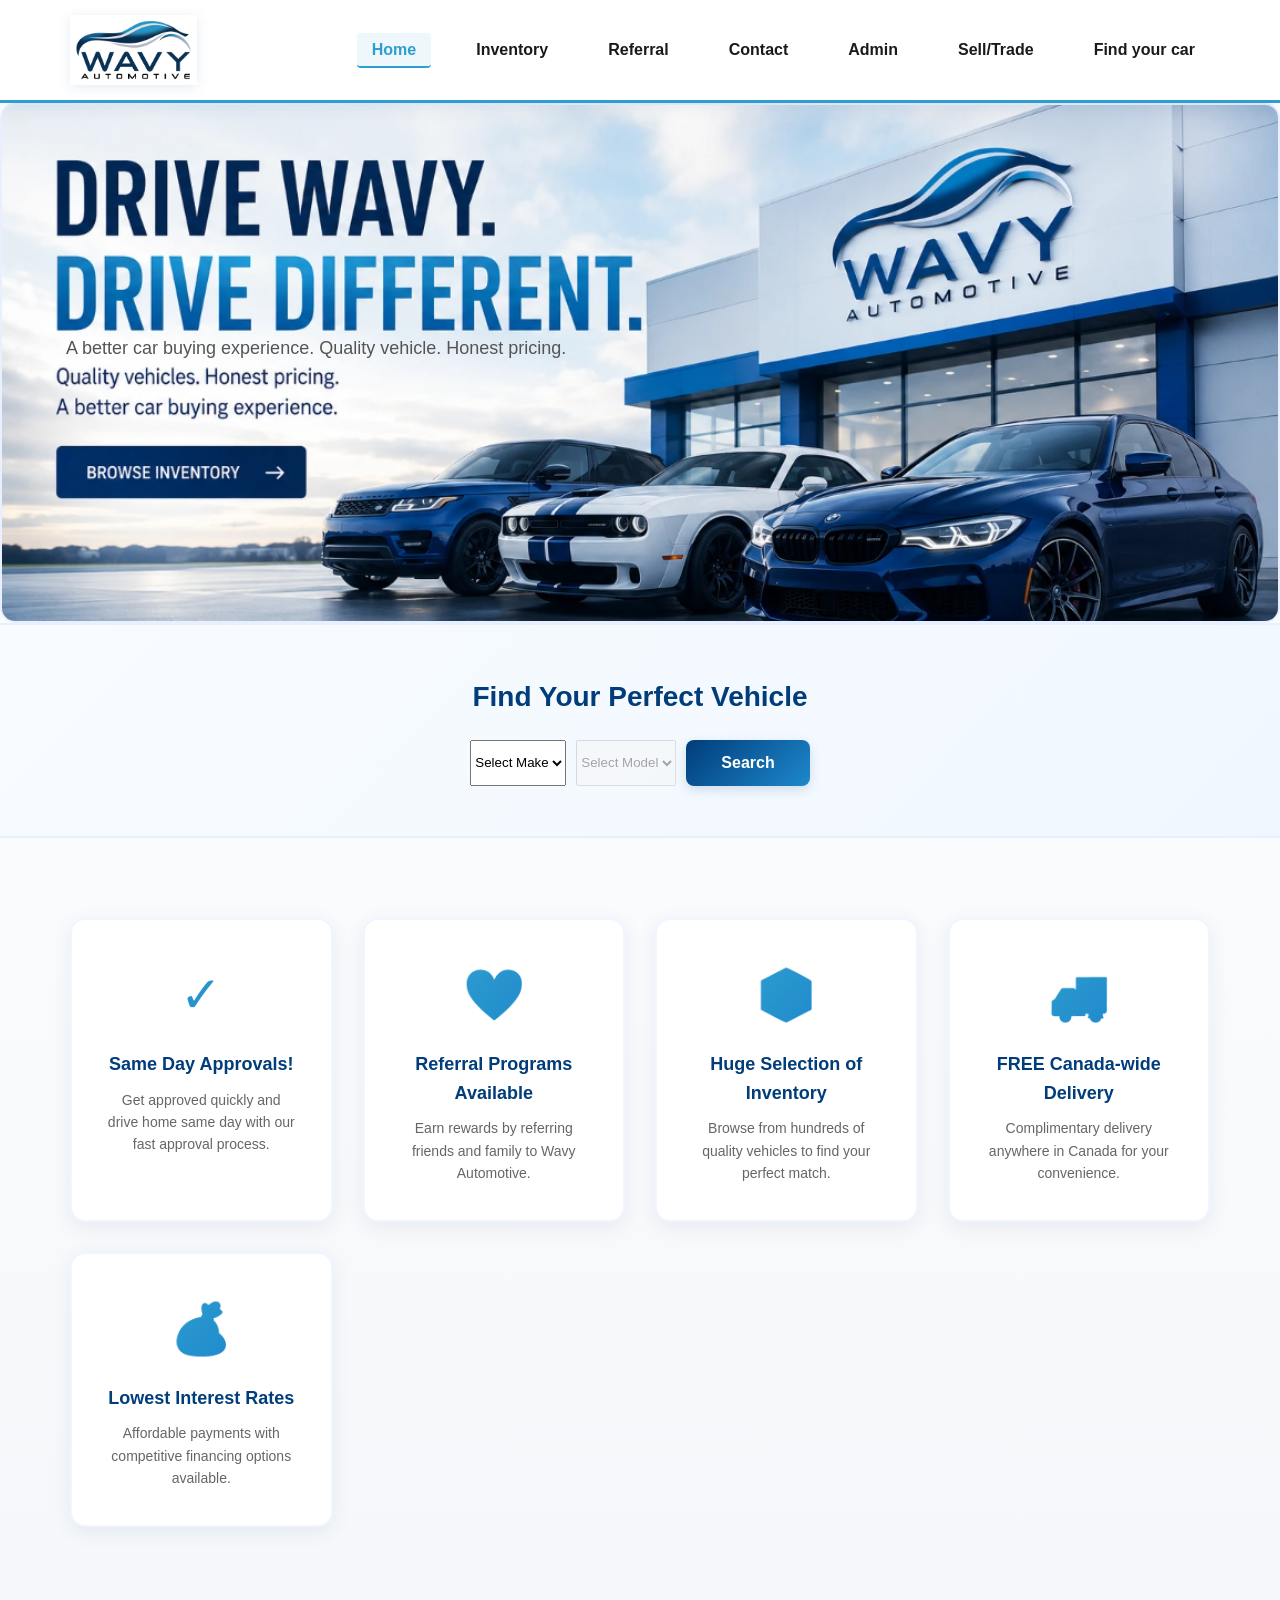
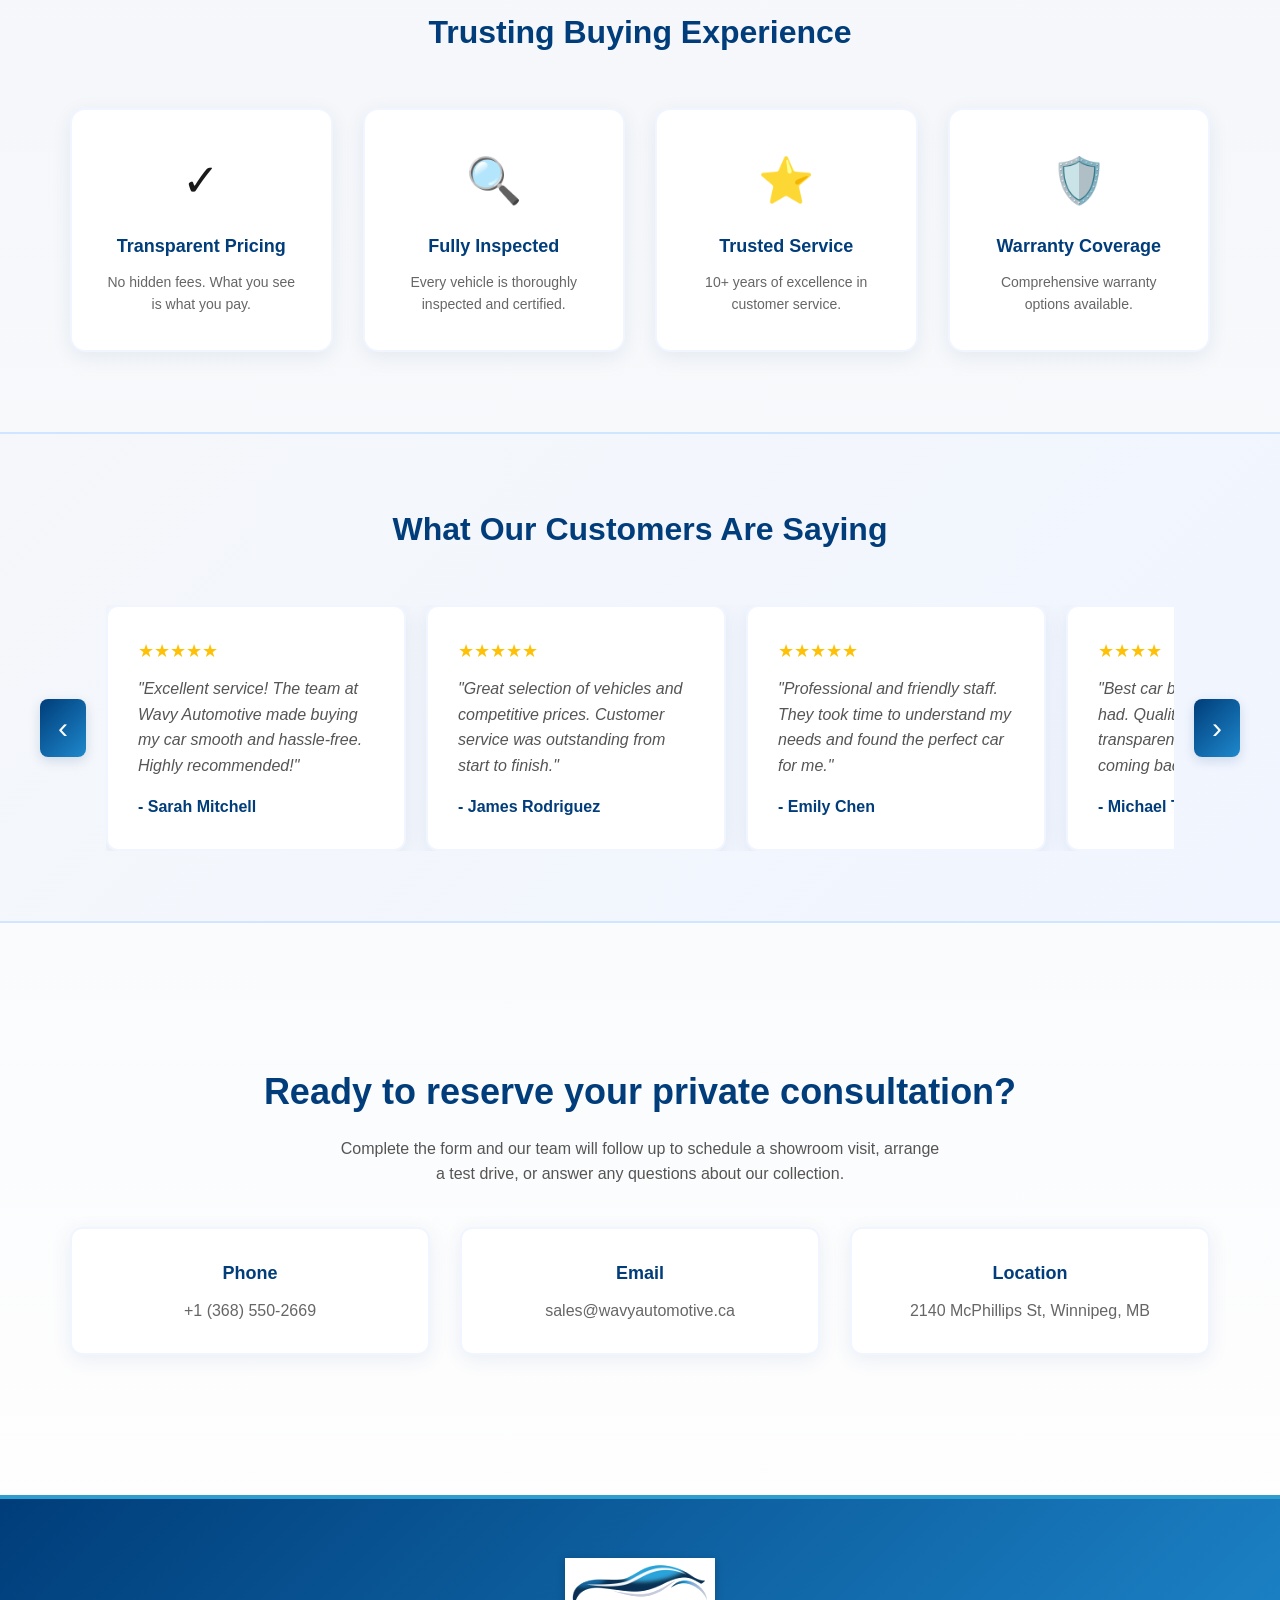
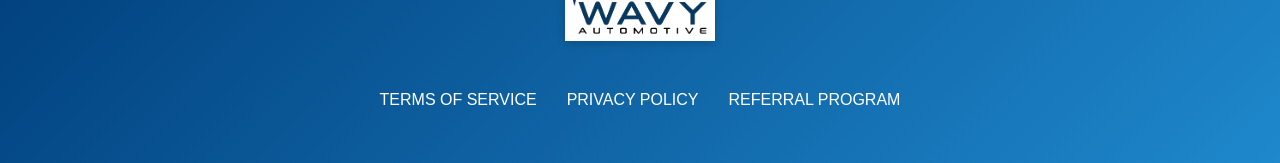
==== commit bbdce7d0: "Update hero tagline order and wording Co-authored-by: Copilot <223556219+Copilot@users.noreply.githu" ====
--- a/index.html
+++ b/index.html
@@ -53,7 +53,7 @@
     <!-- Hero Section -->
 <section class="hero" id="home" onclick="openInventory()" role="button" tabindex="0">
     <div class="hero-content">
-        <p class="hero-sub">Quality vehicles. Honest pricing. A better car buying experience.</p>
+        <p class="hero-sub">A better car buying experience. Quality vehicle. Honest pricing.</p>
     </div>
 </section>
 
@@ -86,60 +86,13 @@
                     </div>
                 </div>
                 <div class="form-row">
-                    <div class="form-group">
+                    <div class="form-group" style="width:100%;">
                         <label for="findEmail">Email *</label>
                         <input type="email" id="findEmail" name="emailAddress" required>
                     </div>
-                    <div class="form-group">
-                        <label for="findDob">Date of Birth *</label>
-                        <input type="date" id="findDob" name="dateOfBirth" required>
-                    </div>
-                </div>
-                <div class="form-row">
-                    <div class="form-group">
-                        <label for="findGender">Gender</label>
-                        <select id="findGender" name="gender">
-                            <option value="">-- Please choose --</option>
-                            <option value="male">Male</option>
-                            <option value="female">Female</option>
-                            <option value="other">Other</option>
-                            <option value="prefer_not">Prefer not to say</option>
-                        </select>
-                    </div>
-                    <div class="form-group">
-                        <label for="findMaritalStatus">Marital Status</label>
-                        <select id="findMaritalStatus" name="maritalStatus">
-                            <option value="">-- Please choose --</option>
-                            <option value="single">Single</option>
-                            <option value="married">Married</option>
-                            <option value="common_law">Common-law</option>
-                            <option value="divorced">Divorced</option>
-                            <option value="widowed">Widowed</option>
-                        </select>
-                    </div>
-                </div>
-
-                <h3>Current Address</h3>
-                <div class="form-group">
-                    <label for="findAddress">Current Address *</label>
-                    <input type="text" id="findAddress" name="currentAddress" required>
-                </div>
-
-                <h3>Employment</h3>
-                <div class="form-row">
-                    <div class="form-group">
-                        <label for="findEmployer">Employer Name *</label>
-                        <input type="text" id="findEmployer" name="employerName" required>
-                    </div>
-                    <div class="form-group">
-                        <label for="findOccupation">Occupation *</label>
-                        <input type="text" id="findOccupation" name="occupation" required>
-                    </div>
-                </div>
-                <div class="form-group">
-                    <label for="findEmployerAddress">Employer Address *</label>
-                    <input type="text" id="findEmployerAddress" name="employerAddress" required>
-                </div>
+                </div>
+
+
 
                 <div class="form-row">
                     <div class="form-group">
@@ -603,36 +556,36 @@
             
             <div class="banks-grid-modal">
                 <div class="bank-card" onclick="openBankFinancingForm('TD')">
-                    <div class="bank-icon">ðŸ¦</div>
-                    <h4>TD</h4>
+                    <img class="bank-logo" src="assets/banks/td.svg" alt="TD logo" />
+                    <h4 class="bank-label">TD</h4>
                 </div>
                 <div class="bank-card" onclick="openBankFinancingForm('RBC')">
-                    <div class="bank-icon">ðŸ¦</div>
-                    <h4>RBC</h4>
+                    <img class="bank-logo" src="assets/banks/rbc.svg" alt="RBC logo" />
+                    <h4 class="bank-label">RBC</h4>
                 </div>
                 <div class="bank-card" onclick="openBankFinancingForm('CIBC')">
-                    <div class="bank-icon">ðŸ¦</div>
-                    <h4>CIBC</h4>
+                    <img class="bank-logo" src="assets/banks/cibc.png" alt="CIBC logo" />
+                    <h4 class="bank-label">CIBC</h4>
                 </div>
                 <div class="bank-card" onclick="openBankFinancingForm('Quantifi')">
-                    <div class="bank-icon">ðŸ¦</div>
-                    <h4>Quantifi</h4>
+                    <img class="bank-logo" src="assets/banks/quantifi.png" alt="Quantifi logo" />
+                    <h4 class="bank-label">Quantifi</h4>
                 </div>
                 <div class="bank-card" onclick="openBankFinancingForm('Rifco')">
-                    <div class="bank-icon">ðŸ¦</div>
-                    <h4>Rifco</h4>
+                    <img class="bank-logo" src="assets/banks/rifco.svg" alt="Rifco logo" />
+                    <h4 class="bank-label">Rifco</h4>
                 </div>
                 <div class="bank-card" onclick="openBankFinancingForm('Eden Park')">
-                    <div class="bank-icon">ðŸ¦</div>
-                    <h4>Eden Park Inc.</h4>
+                    <img class="bank-logo" src="assets/banks/eden-park.svg" alt="Eden Park logo" />
+                    <h4 class="bank-label">Eden Park Inc.</h4>
                 </div>
                 <div class="bank-card" onclick="openBankFinancingForm('NBC')">
-                    <div class="bank-icon">ðŸ¦</div>
-                    <h4>National Bank of Canada</h4>
+                    <img class="bank-logo" src="assets/banks/nbc.png" alt="National Bank of Canada logo" />
+                    <h4 class="bank-label">National Bank of Canada</h4>
                 </div>
                 <div class="bank-card" onclick="openBankFinancingForm('Santander')">
-                    <div class="bank-icon">ðŸ¦</div>
-                    <h4>Santander Consumer Inc.</h4>
+                    <img class="bank-logo" src="assets/banks/santander.svg" alt="Santander logo" />
+                    <h4 class="bank-label">Santander Consumer Inc.</h4>
                 </div>
             </div>
         </div>
--- a/css/modals.css
+++ b/css/modals.css
@@ -172,6 +172,27 @@
 .banks-grid-modal .bank-card {
     padding: 20px;
     min-height: auto;
+    display: flex;
+    flex-direction: column;
+    align-items: center;
+    justify-content: center;
+    gap: 8px;
+}
+
+.bank-card .bank-logo {
+    max-width: 100px;
+    width: 80%;
+    height: auto;
+    display: block;
+    margin: 0 auto;
+    object-fit: contain;
+}
+
+.bank-card .bank-label {
+    margin: 0;
+    font-size: 16px;
+    color: #003D7A;
+    text-align: center;
 }
 
 /* Responsive Modal */
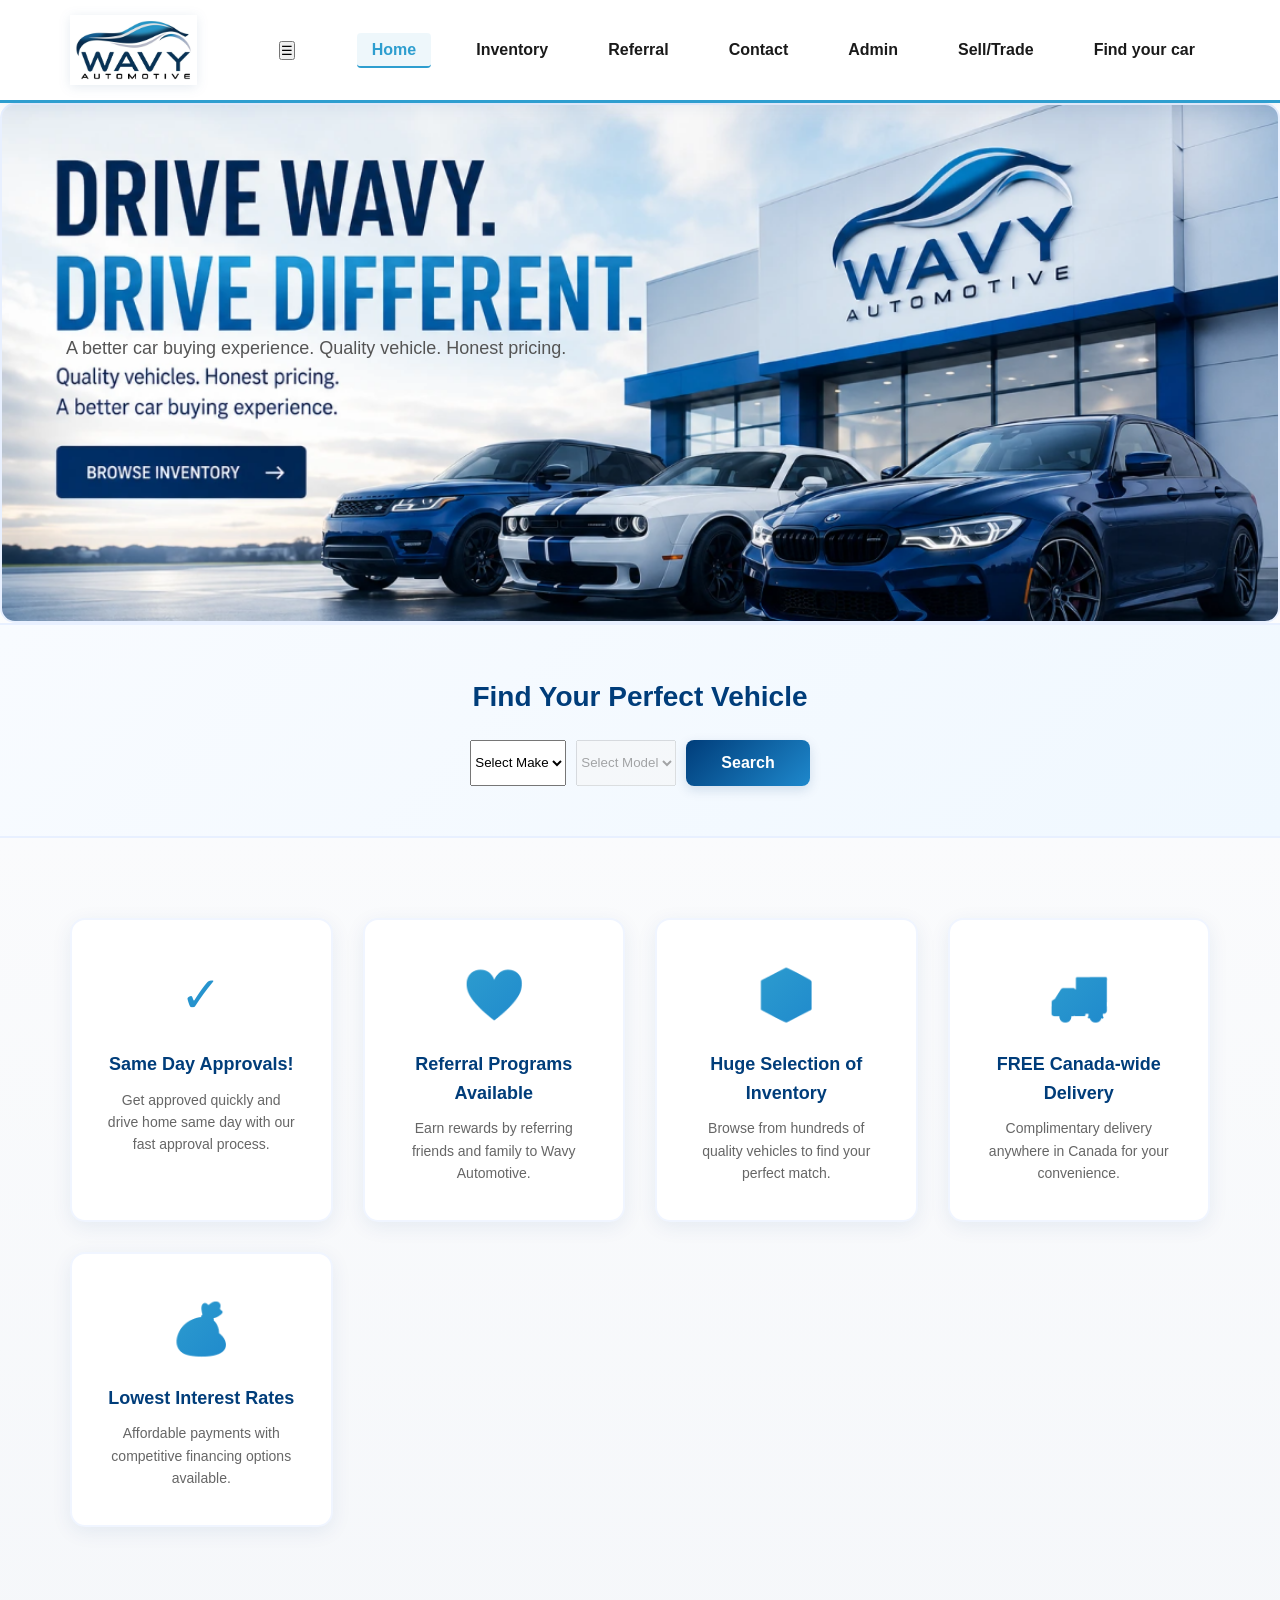
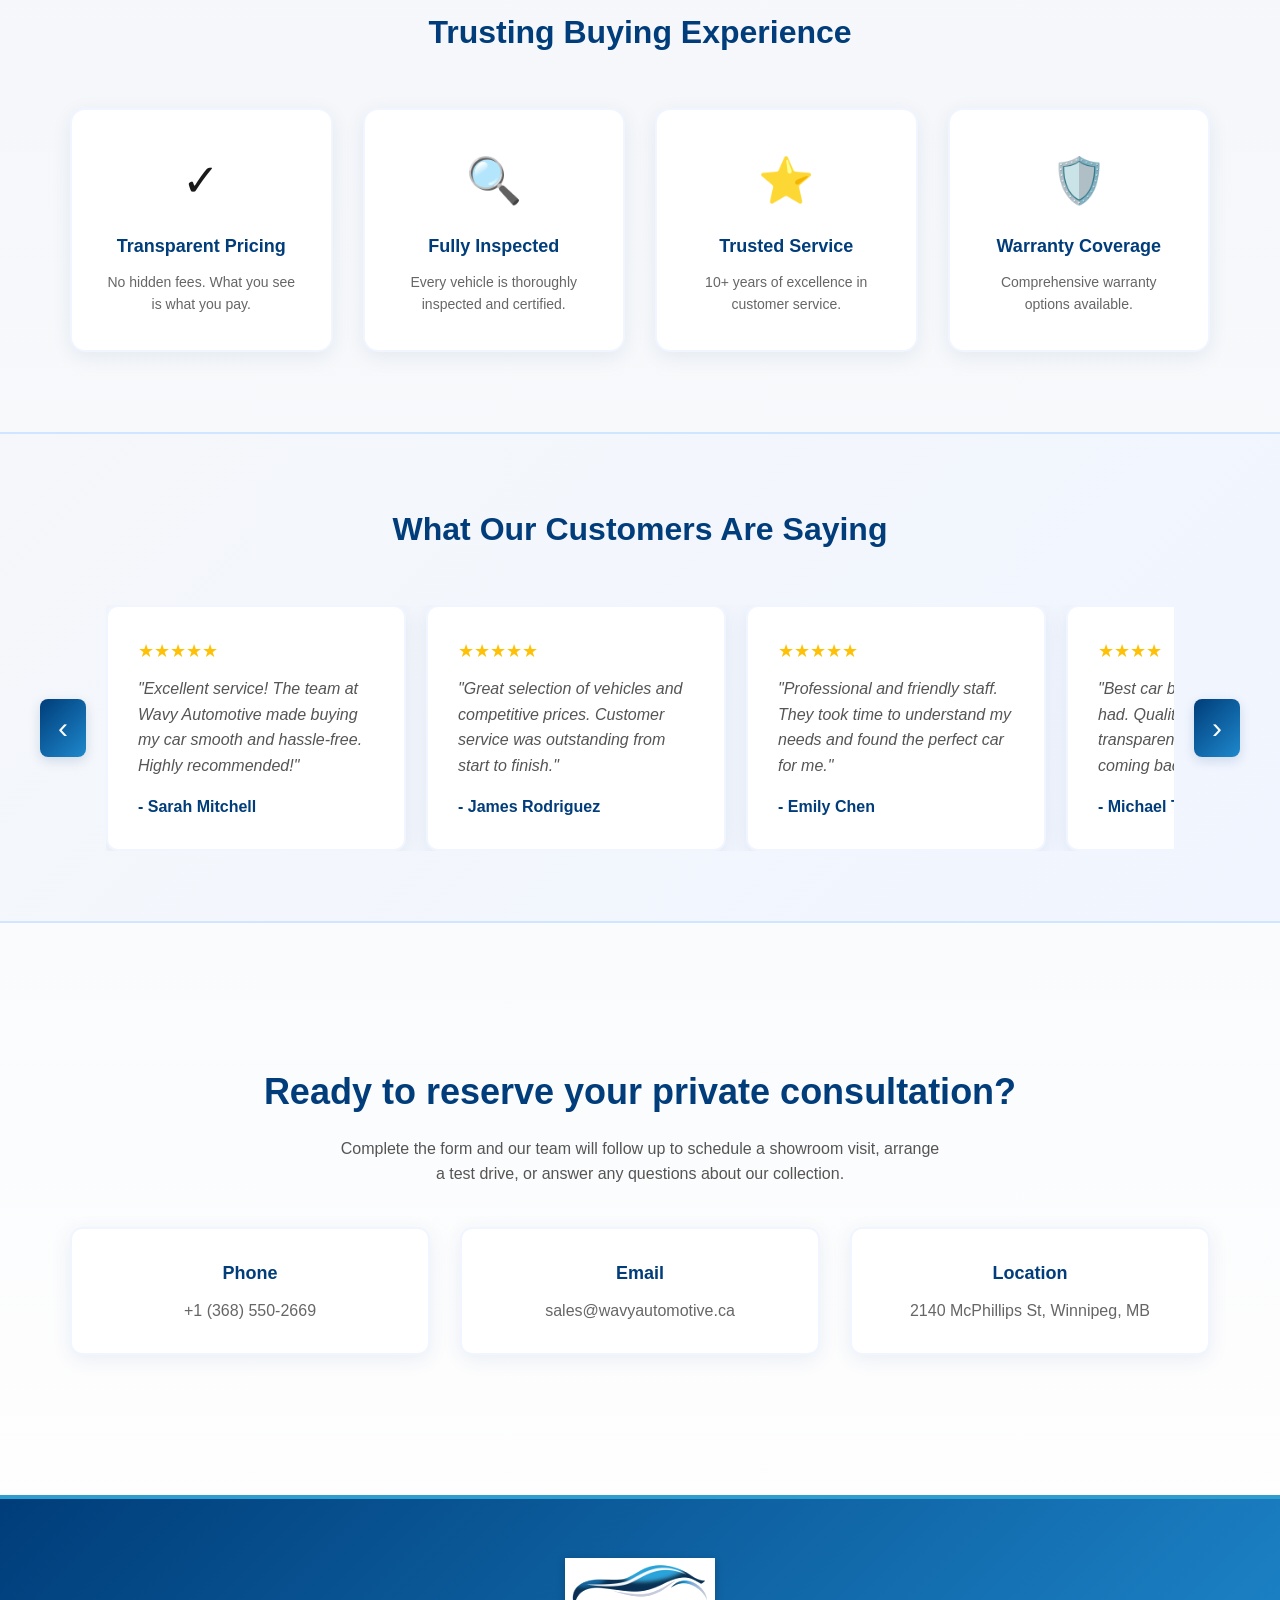
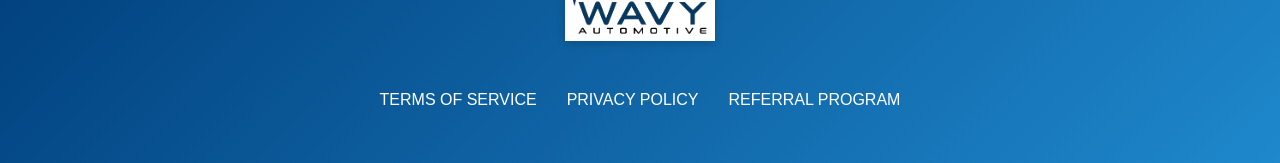
==== commit ce6b98dc: "Add mobile responsive navbar and hide-on-scroll header Co-authored-by: Copilot <223556219+Copilot@us" ====
--- a/index.html
+++ b/index.html
@@ -29,7 +29,7 @@
 </head>
 <body>
     <!-- Navigation Bar -->
-    <nav class="navbar">
+    <nav class="navbar" id="siteNavbar">
         <div class="nav-container">
             <div class="nav-brand">
                 <img src="assets/logo.png" alt="Wavy Automotive Logo" class="logo">
@@ -38,7 +38,8 @@
                     <p class="slogan">Ride The Wave of Quality</p>
                 </div>
             </div>
-            <ul class="nav-menu">
+            <button class="nav-toggle" id="navToggle" aria-label="Toggle navigation">☰</button>
+            <ul class="nav-menu" id="navMenu">
                 <li><a href="#home" class="nav-link active">Home</a></li>
                 <li><a href="#" class="nav-link" onclick="openInventory()">Inventory</a></li>
                 <li><a href="#" class="nav-link" onclick="openReferralModal()">Referral</a></li>
--- a/css/styles.css
+++ b/css/styles.css
@@ -621,10 +621,31 @@
         padding: 15px;
     }
 
+    .nav-toggle {
+        display: block;
+        background: transparent;
+        border: none;
+        font-size: 26px;
+        cursor: pointer;
+        position: absolute;
+        right: 20px;
+        top: 16px;
+        z-index: 110;
+    }
+
     .nav-menu {
         flex-direction: column;
         gap: 10px;
         width: 100%;
+        display: none; /* hidden by default on mobile */
+        max-height: 0;
+        overflow: hidden;
+        transition: max-height 0.35s ease;
+    }
+
+    .nav-menu.nav-open {
+        display: flex;
+        max-height: 400px;
     }
 
     .nav-link {
@@ -693,13 +714,13 @@
 
 @media (max-width: 480px) {
     .nav-brand {
-        flex-direction: column;
+        flex-direction: row; /* keep brand inline to save vertical space */
         gap: 10px;
     }
 
     .logo {
-        height: 60px;
-        max-width: 100px;
+        height: 56px;
+        max-width: 120px;
     }
 
     .hero-content h2 {
@@ -720,3 +741,12 @@
         font-size: 28px;
     }
 }
+
+/* Header auto-hide when scrolling */
+.navbar {
+    transition: transform 0.25s ease-in-out, box-shadow 0.25s ease;
+}
+.navbar.nav-hidden {
+    transform: translateY(-100%);
+    box-shadow: none;
+}
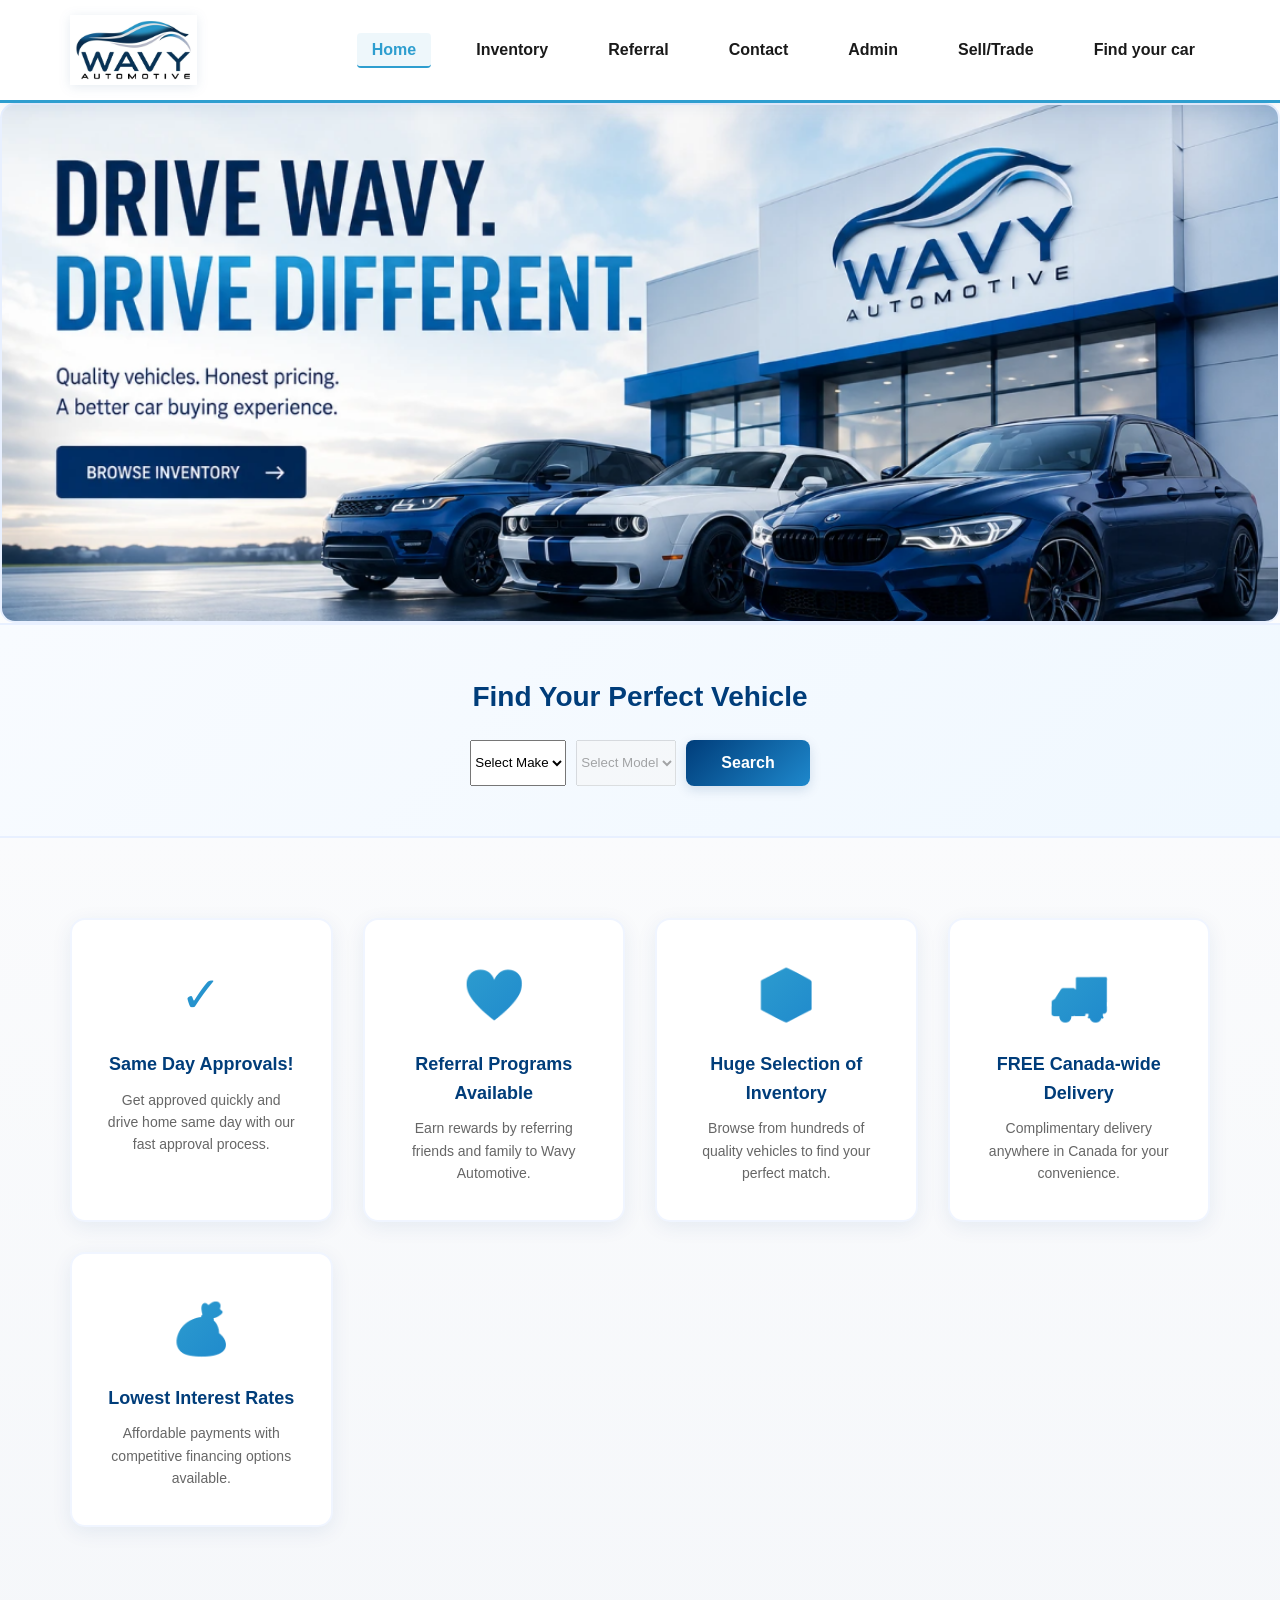
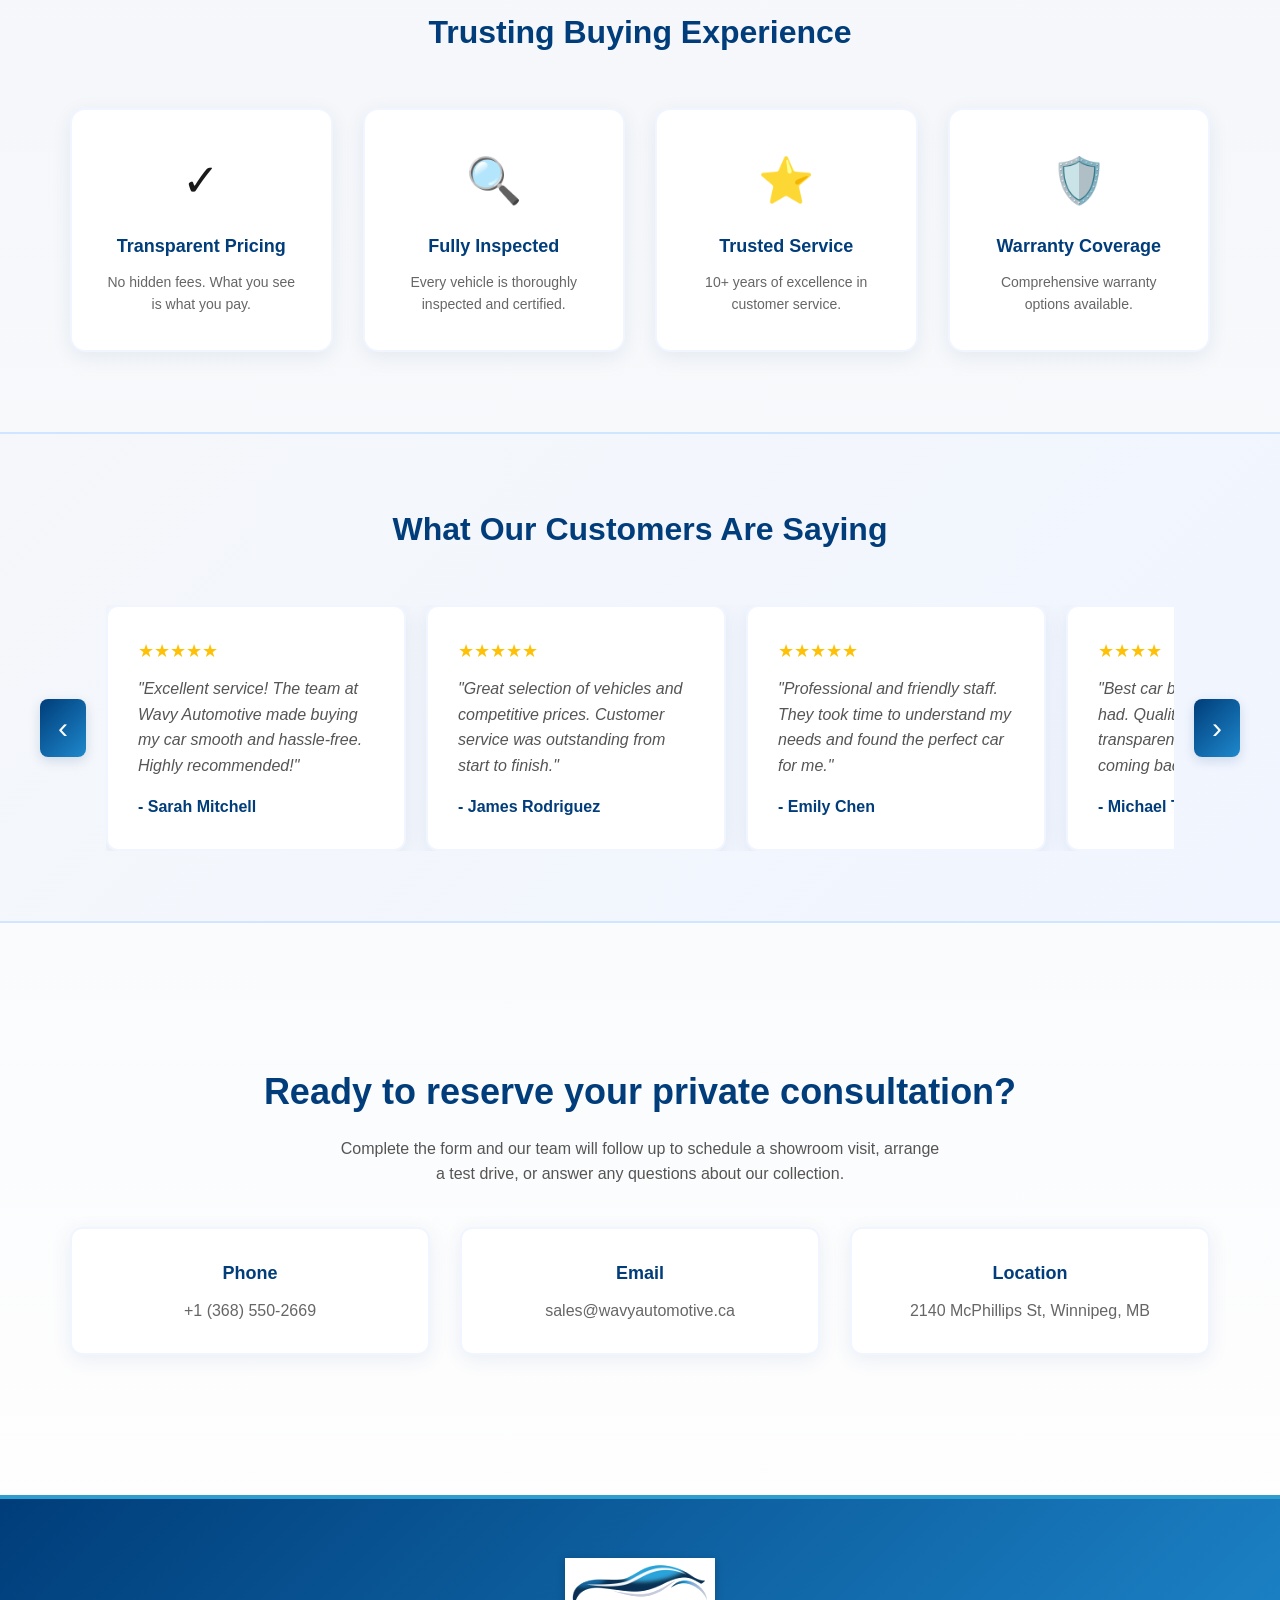
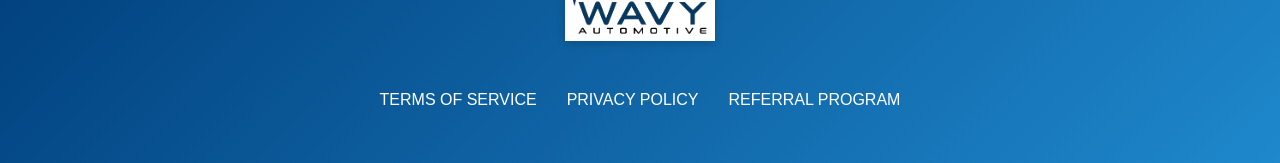
==== commit ed1bc363: "Remove hero subtitle Co-authored-by: Copilot <223556219+Copilot@users.noreply.github.com>" ====
--- a/index.html
+++ b/index.html
@@ -54,7 +54,6 @@
     <!-- Hero Section -->
 <section class="hero" id="home" onclick="openInventory()" role="button" tabindex="0">
     <div class="hero-content">
-        <p class="hero-sub">A better car buying experience. Quality vehicle. Honest pricing.</p>
     </div>
 </section>
 
--- a/css/styles.css
+++ b/css/styles.css
@@ -35,6 +35,7 @@
     justify-content: space-between;
     align-items: center;
     padding: 15px 30px;
+    position: relative;
 }
 
 .nav-brand {
@@ -750,3 +751,52 @@
     transform: translateY(-100%);
     box-shadow: none;
 }
+
+/* Mobile nav overlay & body lock */
+.nav-toggle { display: none; }
+body.nav-open-body { overflow: hidden; }
+@media (max-width: 768px) {
+    .company-info { display: none; }
+    .nav-toggle {
+        display: block;
+        background: #ffffff;
+        border: 1px solid rgba(0,0,0,0.06);
+        border-radius: 6px;
+        padding: 6px 10px;
+        font-size: 22px;
+        color: #003D7A;
+        position: absolute;
+        right: 16px;
+        top: 50%;
+        transform: translateY(-50%);
+        z-index: 210;
+    }
+    /* hide menu by default and make overlay when open */
+    .nav-menu {
+        display: none;
+        max-height: 0;
+        overflow: hidden;
+        transition: max-height 0.35s ease, opacity 0.35s ease;
+    }
+    .nav-menu.nav-open {
+        display: flex;
+        opacity: 1;
+        max-height: 120px;
+        position: fixed;
+        left: 0;
+        right: 0;
+        top: 56px; /* top below header */
+        background: #ffffff;
+        z-index: 205;
+        flex-direction: row;
+        padding: 8px 10px;
+        overflow-x: auto;
+        overflow-y: hidden;
+        align-items: center;
+        gap: 12px;
+        white-space: nowrap;
+        box-shadow: 0 10px 30px rgba(0,0,0,0.08);
+    }
+    .nav-link { padding: 8px 12px; font-size: 16px; border-bottom: none; display:inline-flex; align-items:center; white-space:nowrap; }
+    .nav-link.active { background: transparent; border-bottom-color: #2E9ECF; }
+}
